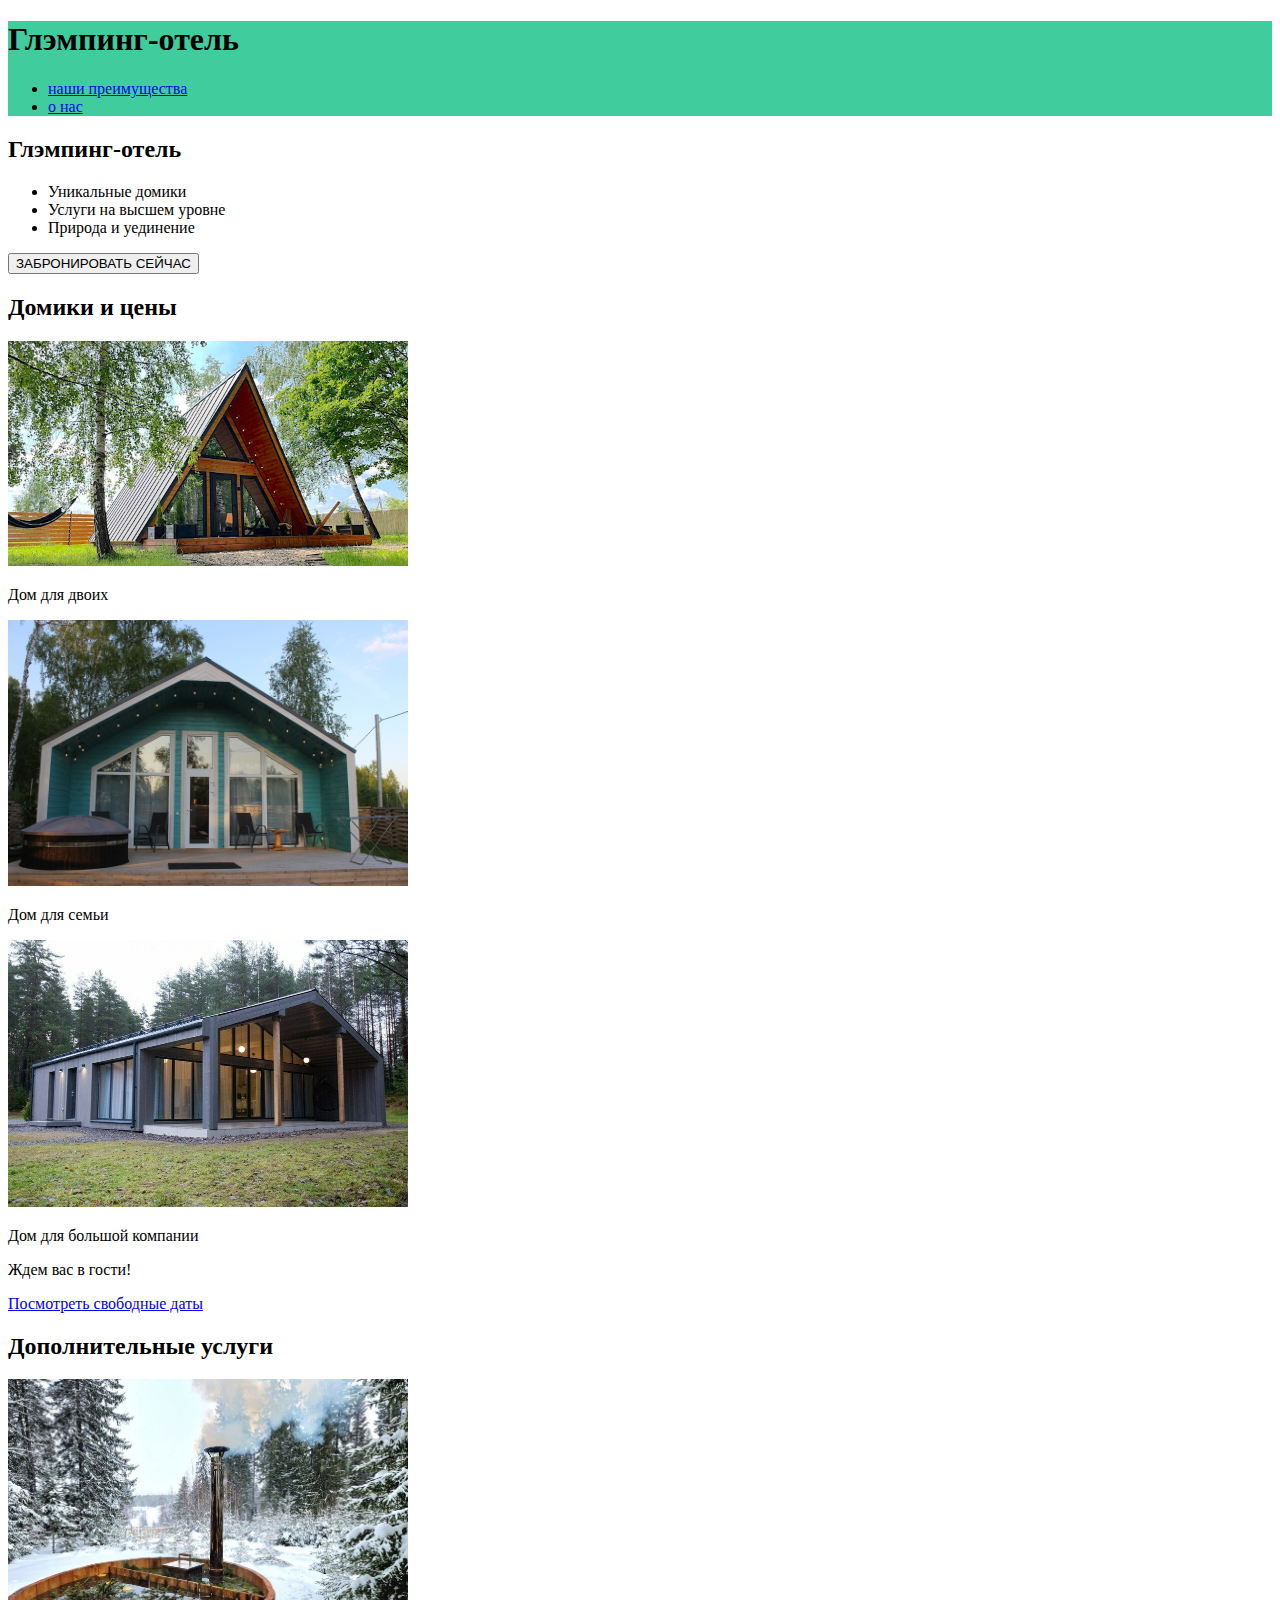
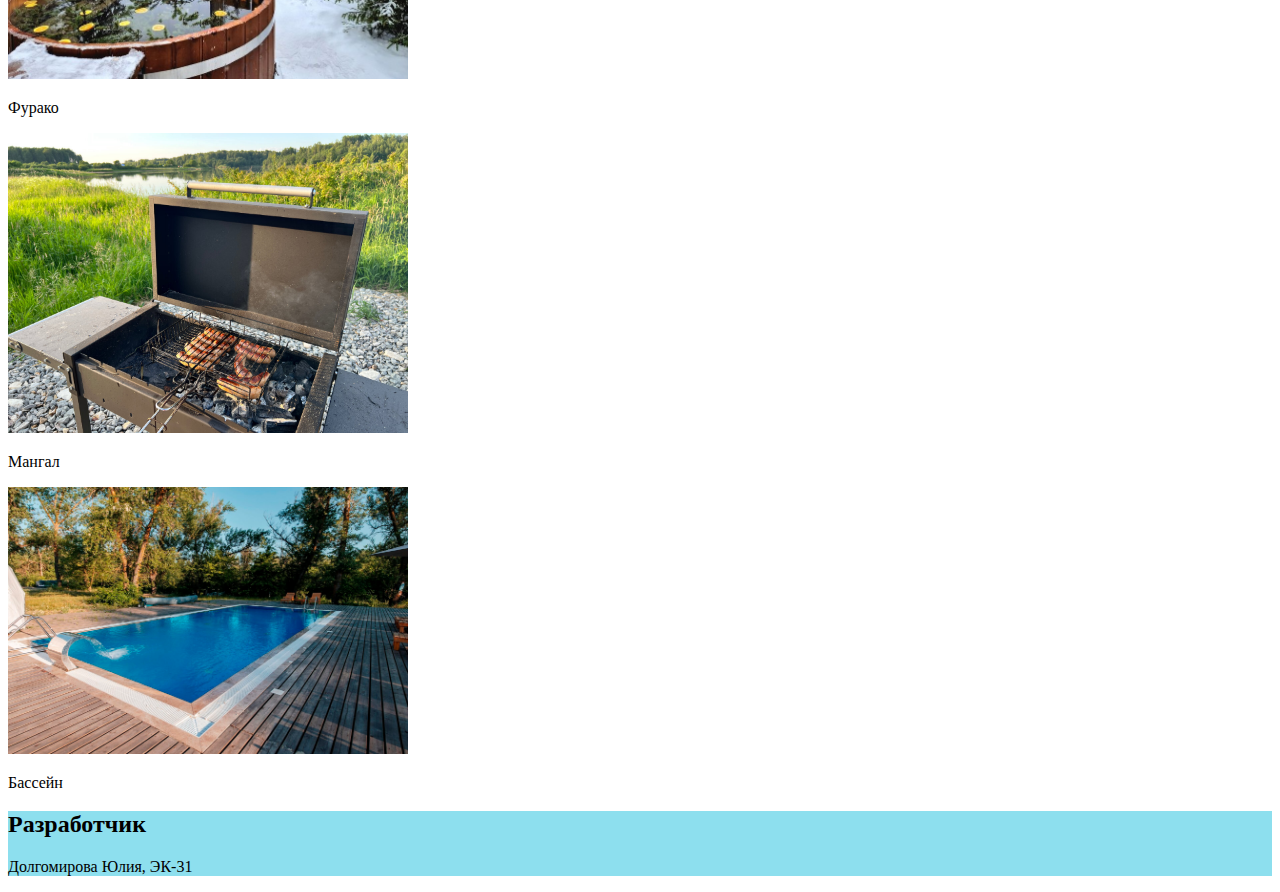
==== index.html @ 7cb72b06 "Add files via upload" ====
<!DOCTYPE html>
<html lang="en">
<head>
    <meta charset="UTF-8">
    <meta name="viewport" content="width=device-width, initial-scale=1.0">
    <title>Document</title>
    <link rel="stylesheet" href="styles/style.css">
</head>
<body>
    <header class="header">
        <h1 class="header__title">Глэмпинг-отель</h1>
        <nav class="header__navigation">
            <ul class="header__menu menu">    
                <li class="menu__item"><a class="menu__link" href="#">наши преимущества</a></li>
                <li class="menu__item"><a class="menu__link" href="#">о нас</a></li>
            </ul>
        </nav>
    </header>
    <main class="main">
        <section class="hotel">
            <h2 class="hotel__title">Глэмпинг-отель</h2>
            <ul class="hotel__list">
                <li class="hotel__item">Уникальные домики</li>
                <li class="hotel__item">Услуги на высшем уровне</li>
                <li class="hotel__item">Природа и уединение</li>
            </ul>
            <button class="hotel__button">ЗАБРОНИРОВАТЬ СЕЙЧАС</button>
        </section>

        <section class="house">
            <h2 class="house__title">Домики и цены</h2> 
            <div class="house__card">
                <img class="house__img" src="images/domdlyadvoih.jpg" alt="" width="400">
                <p class="house__price">Дом для двоих</p>
            </div>
            <div class="house__card">
                <img class="house__img" src="images/domdlyasem'i.jpg" alt="" width="400">
                <p class="house__price">Дом для семьи</p>
            </div>
            <div class="house__card">
                <img class="house__img" src="images/domdlyabolshoikompanii.jpeg" alt="" width="400">
                <p class="house__price">Дом для большой компании</p>
            </div>
            <p class="house__text">Ждем вас в гости!</p>
            <a class="house__link" href="#">Посмотреть свободные даты</a>
        </section>

        <section class="additional-services">
            <h2 class="additional-services__title">Дополнительные услуги</h2>
            <div class="additional-services__card"></div>
                <img class="additional-services__img" src="images/furaco.jpg" alt="фурако" width="400">
                <p class="additional-services__price">Фурако</p>
            </div>
            <div class="additional-services__card"></div>
                <img class="additional-services__img" src="images/mangal.jpg" alt="мангал" width="400">
                <p class="additional-services__price">Мангал</p>
            </div>
            <div class="additional-services__card">
                <img class="additional-services__img" src="images/bassein.jpg" alt="бассейн" width="400">
                <p class="additional-services__price">Бассейн</p>
            </div>
        </section>
    </main>
    <footer class="footer">
        <h2  class="footer__title">Разработчик</h2>
        <p  class="footer__text">Долгомирова Юлия, ЭК-31</p>
    </footer>
</body>
</html>
---- styles/style.css ----
.header{
    background-color: rgb(65, 204, 158);
    color:black;
}
.footer{
    background-color: rgb(141, 223, 238);
}
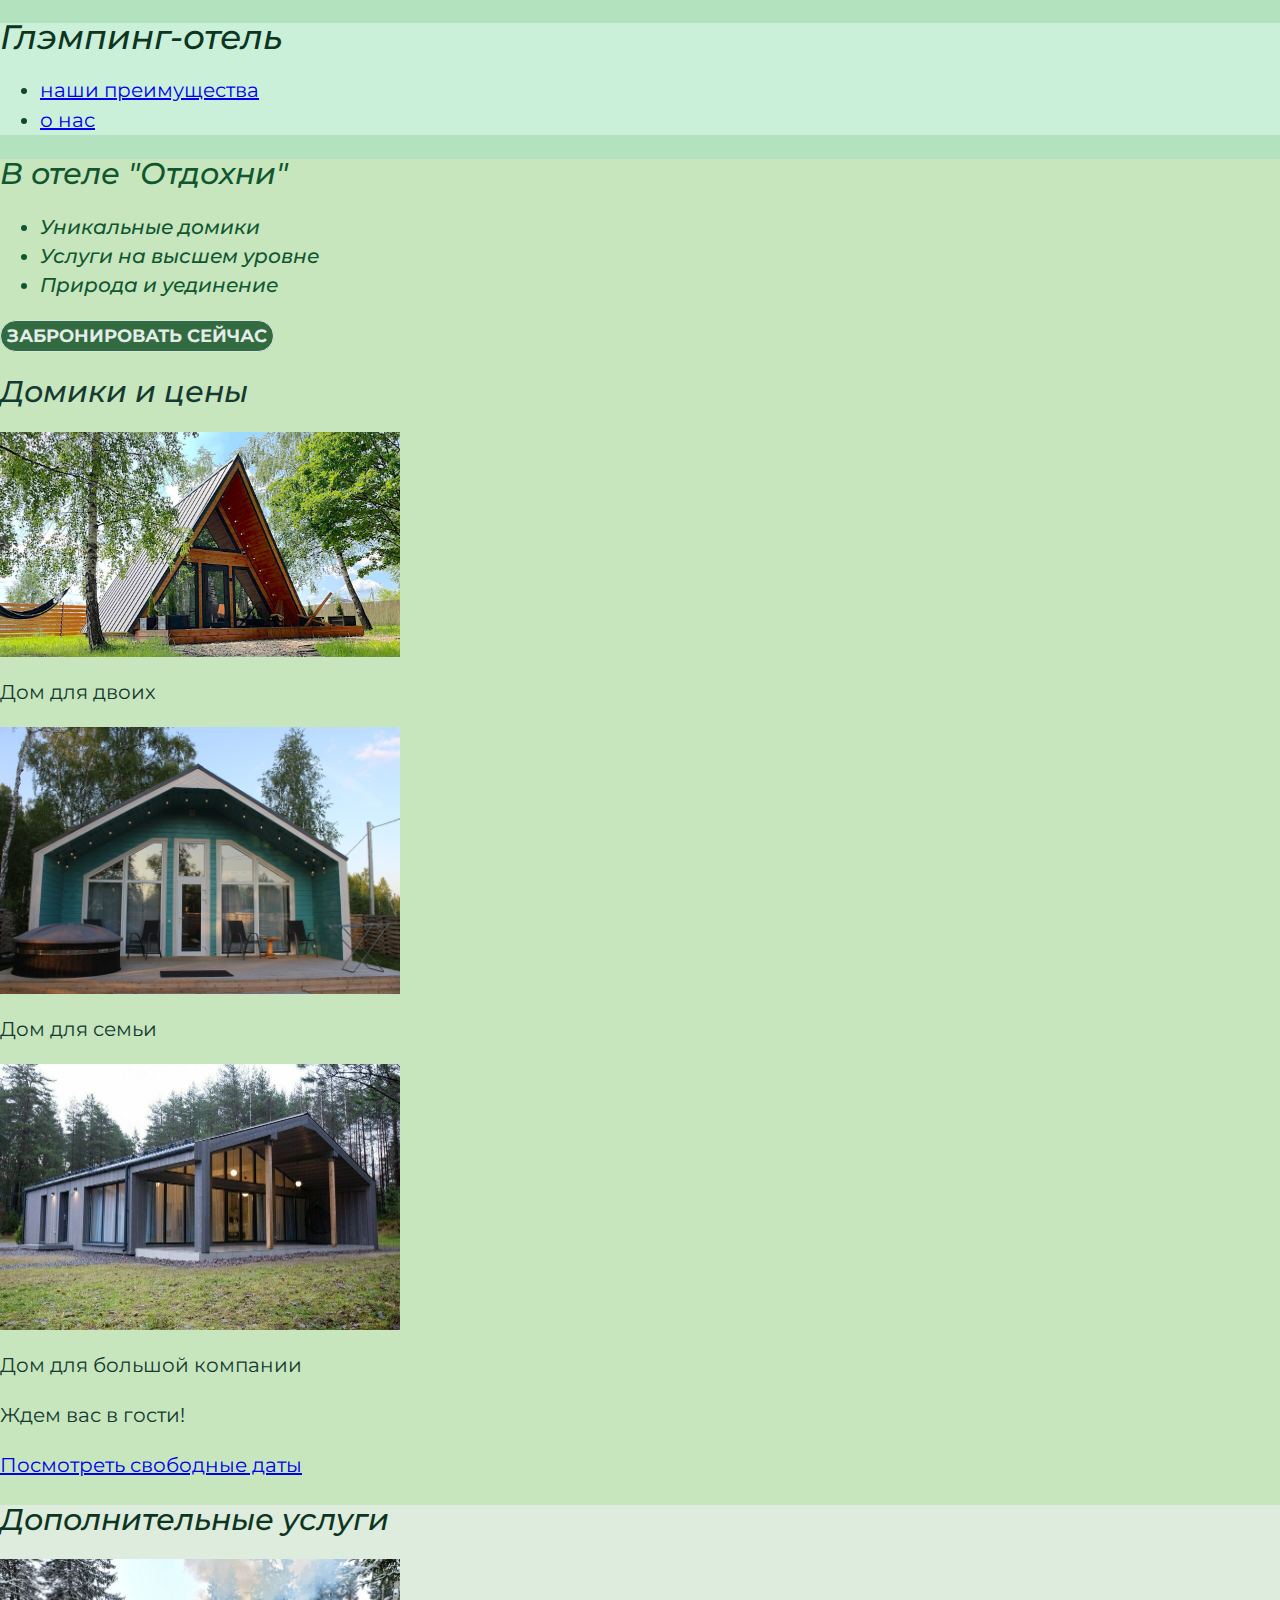
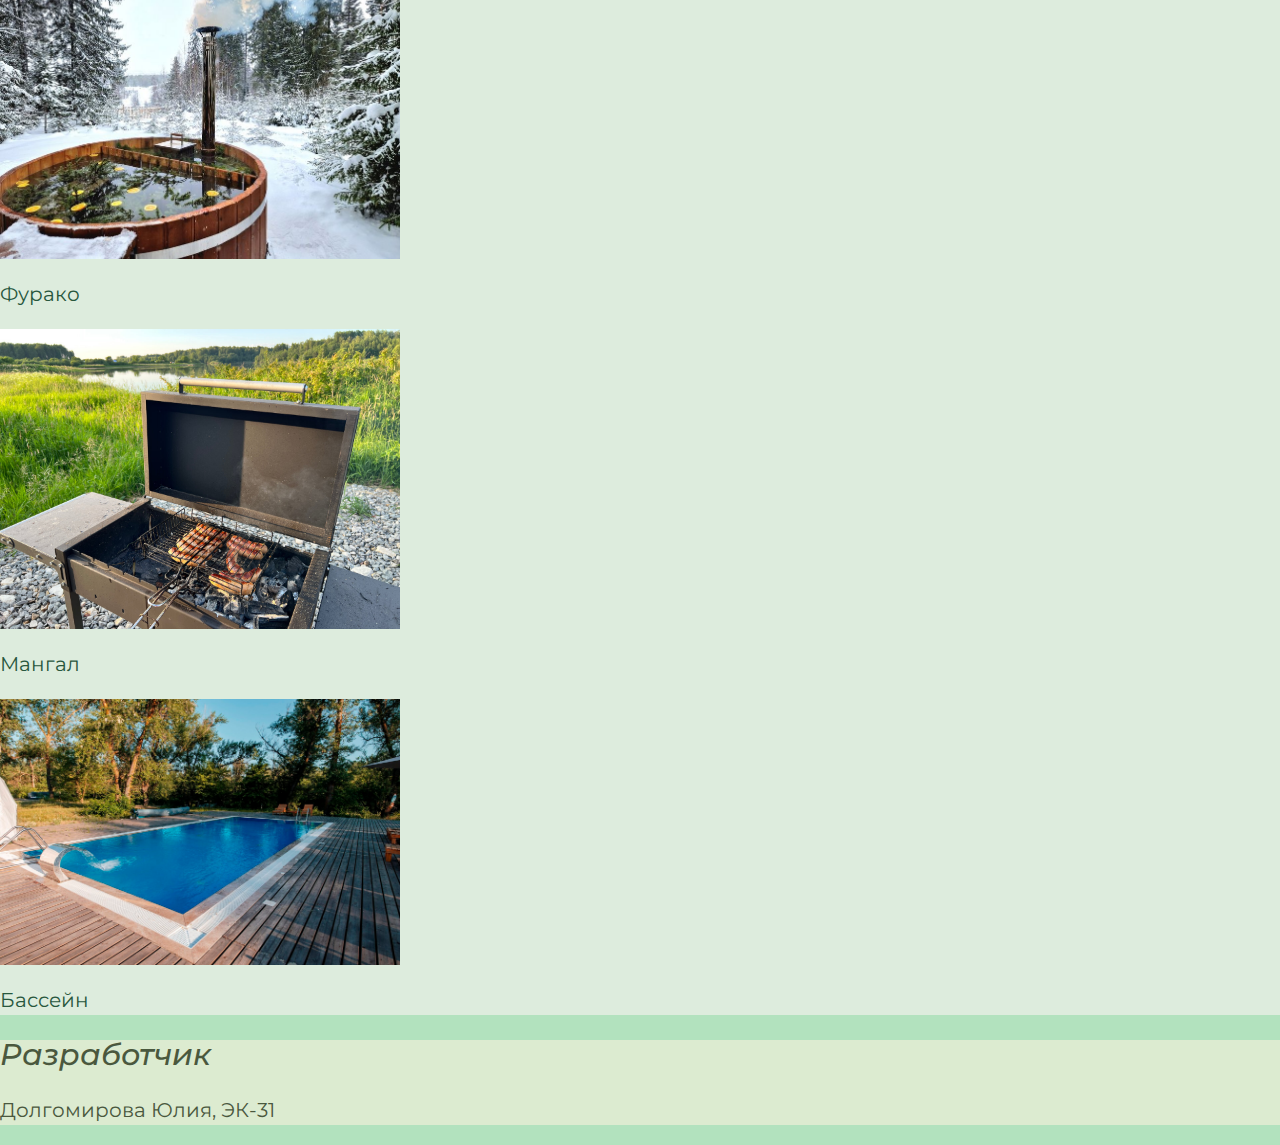
==== commit 1c2712c9: "Add files via upload" ====
--- a/index.html
+++ b/index.html
@@ -4,6 +4,7 @@
     <meta charset="UTF-8">
     <meta name="viewport" content="width=device-width, initial-scale=1.0">
     <title>Document</title>
+    <link rel="stylesheet" href="styles/normalize.css">
     <link rel="stylesheet" href="styles/style.css">
 </head>
 <body>
@@ -18,7 +19,7 @@
     </header>
     <main class="main">
         <section class="hotel">
-            <h2 class="hotel__title">Глэмпинг-отель</h2>
+            <h2 class="hotel__title"> В отеле "Отдохни"</h2>
             <ul class="hotel__list">
                 <li class="hotel__item">Уникальные домики</li>
                 <li class="hotel__item">Услуги на высшем уровне</li>
--- a/styles/style.css
+++ b/styles/style.css
@@ -1,7 +1,11 @@
-.header{
-    background-color: rgb(65, 204, 158);
-    color:black;
-}
-.footer{
-    background-color: rgb(141, 223, 238);
-}+/* Подключение шрифтов */
+@import "fonts.css";
+/* Подключение основных стилей */
+@import "base.css";
+/* Подключение стилей относящихся к header */
+@import "header.css";
+/* Подключение стилей относящихся к footer */
+@import "footer.css";
+/* Подключение стилей относящихся к main */
+@import "main.css";
+@import "typography.css";
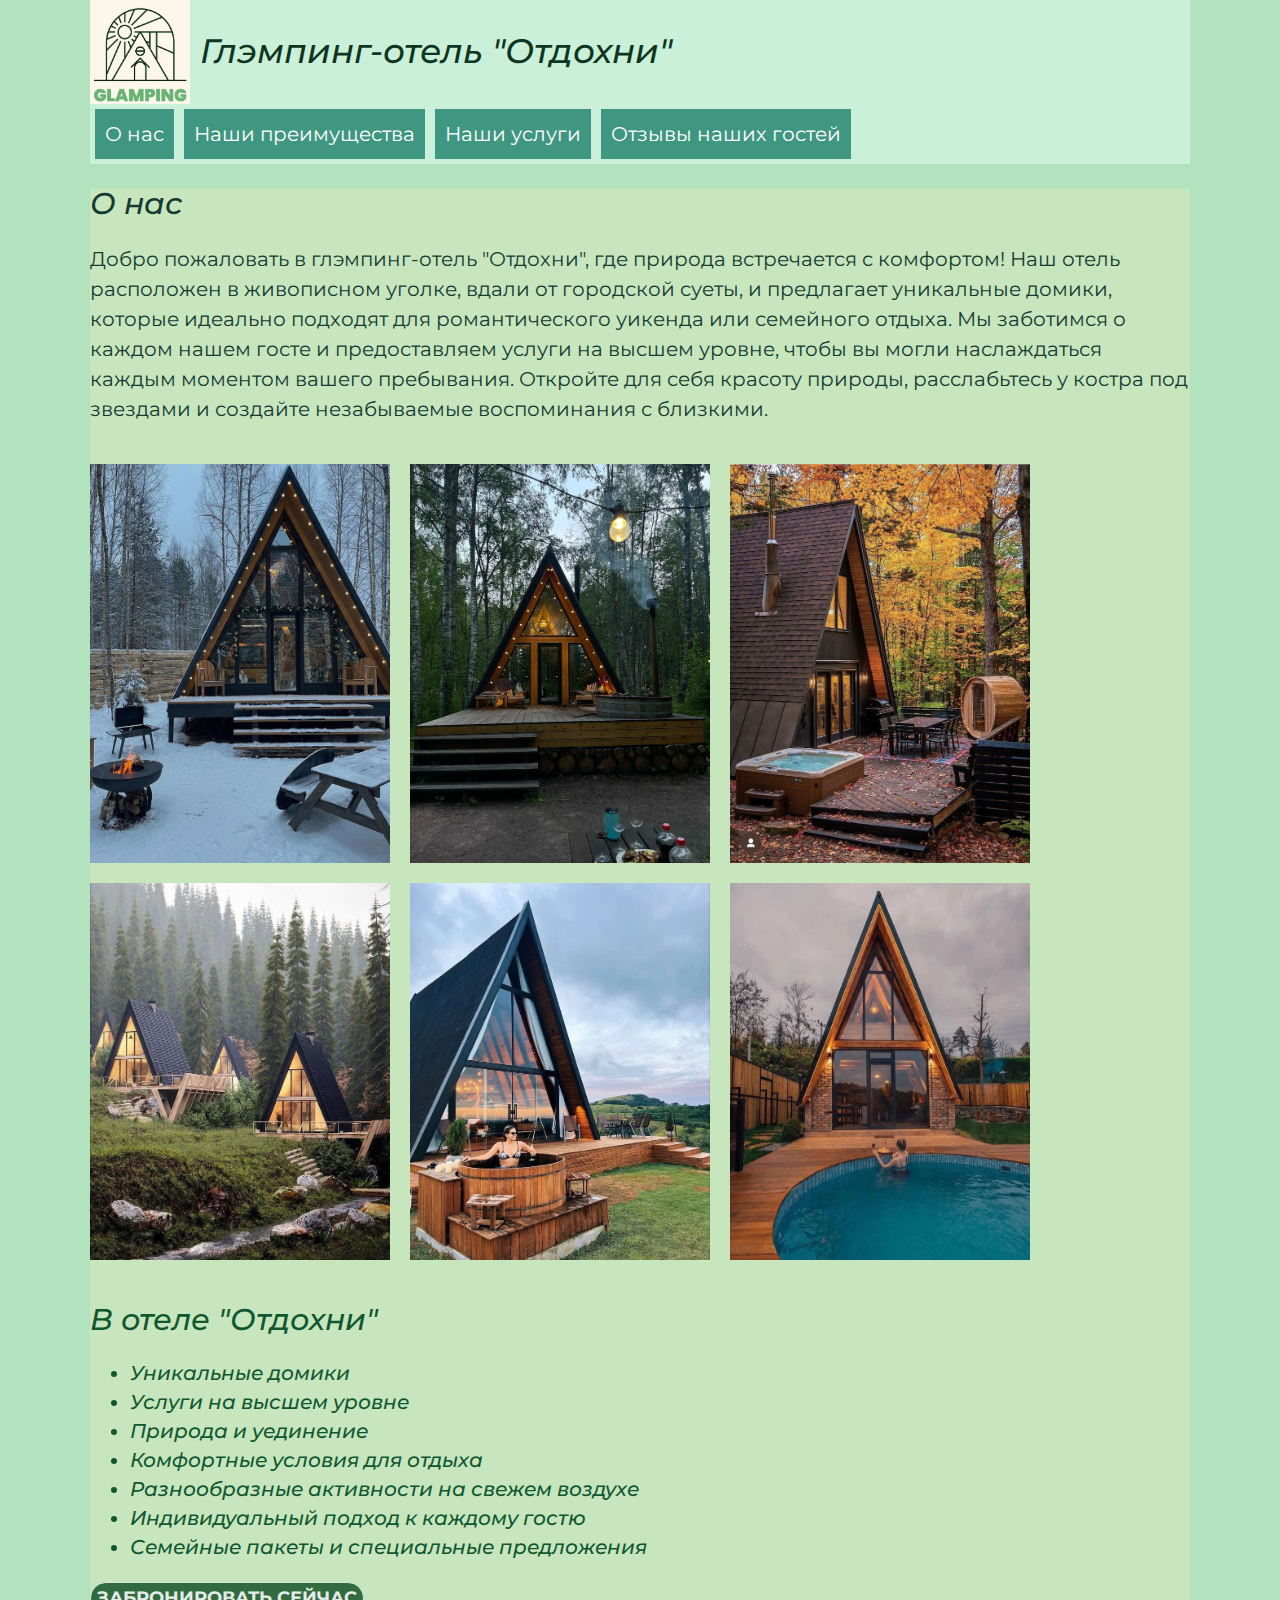
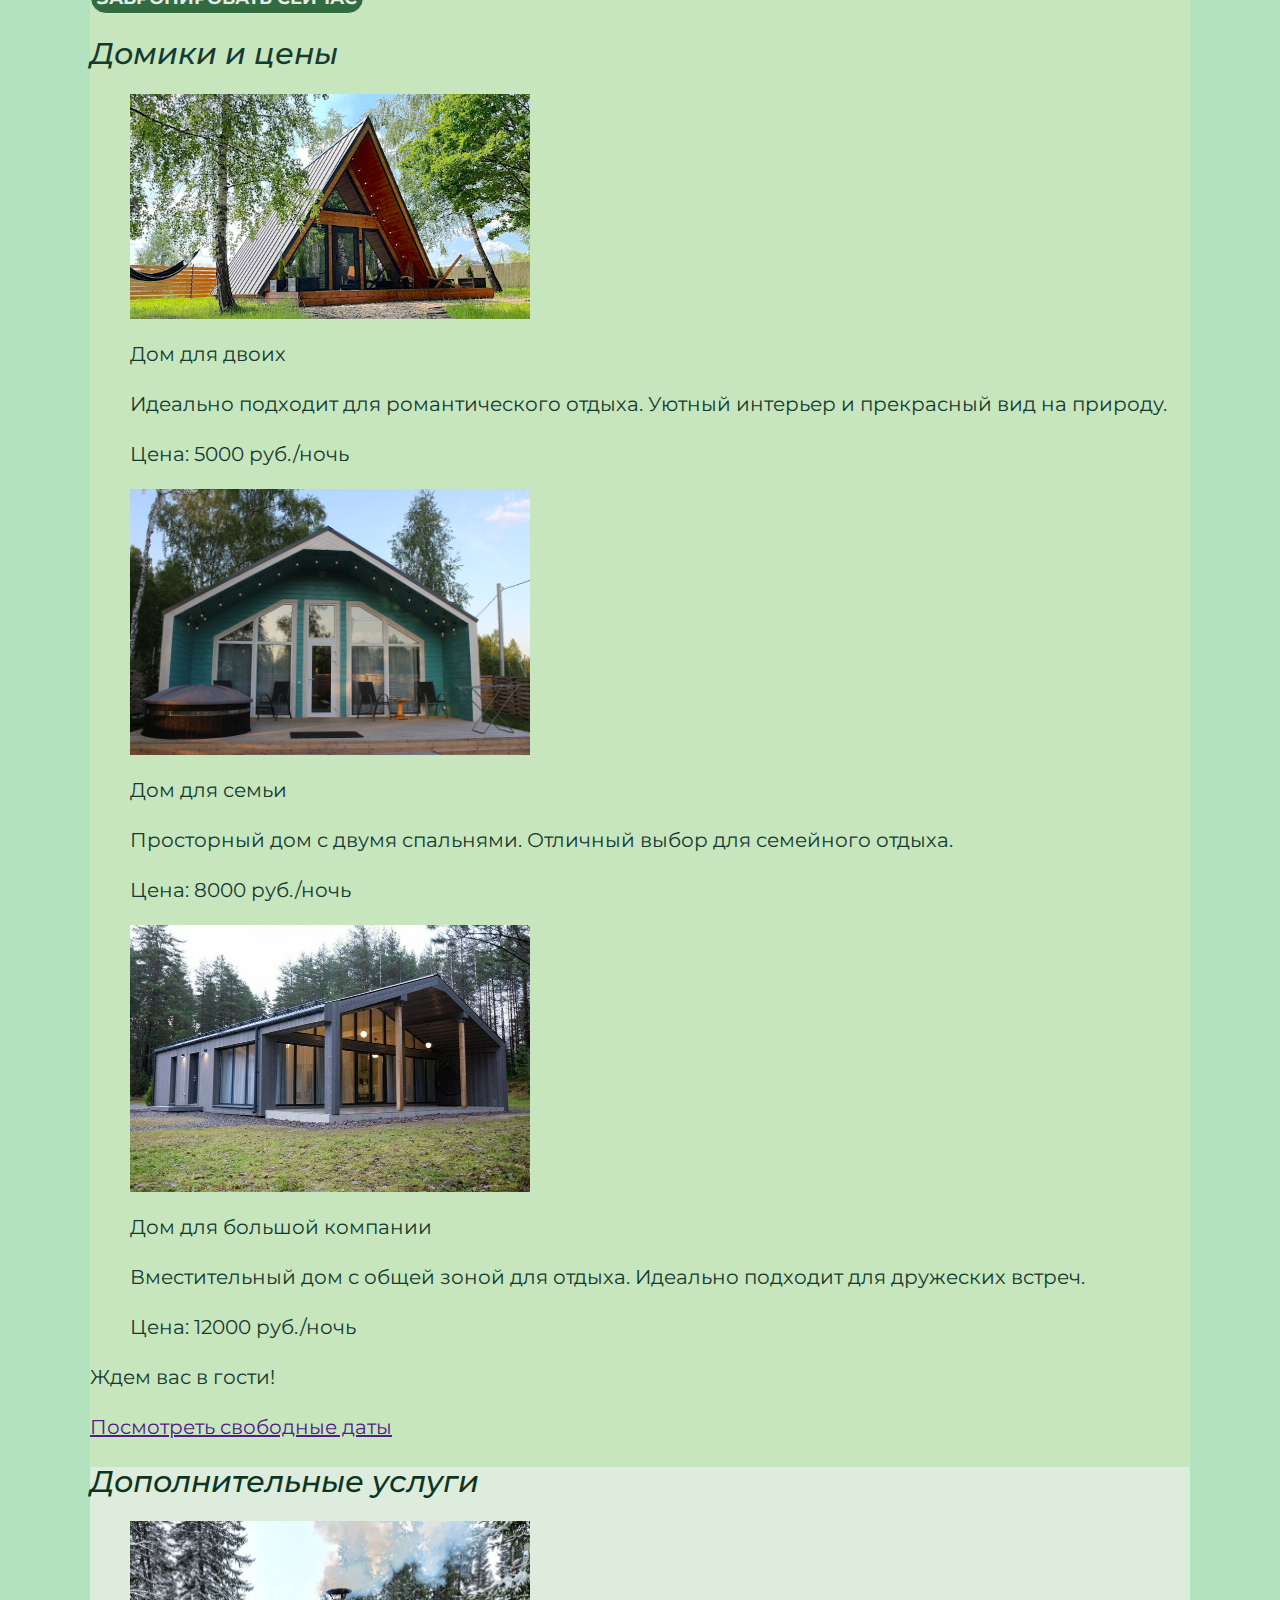
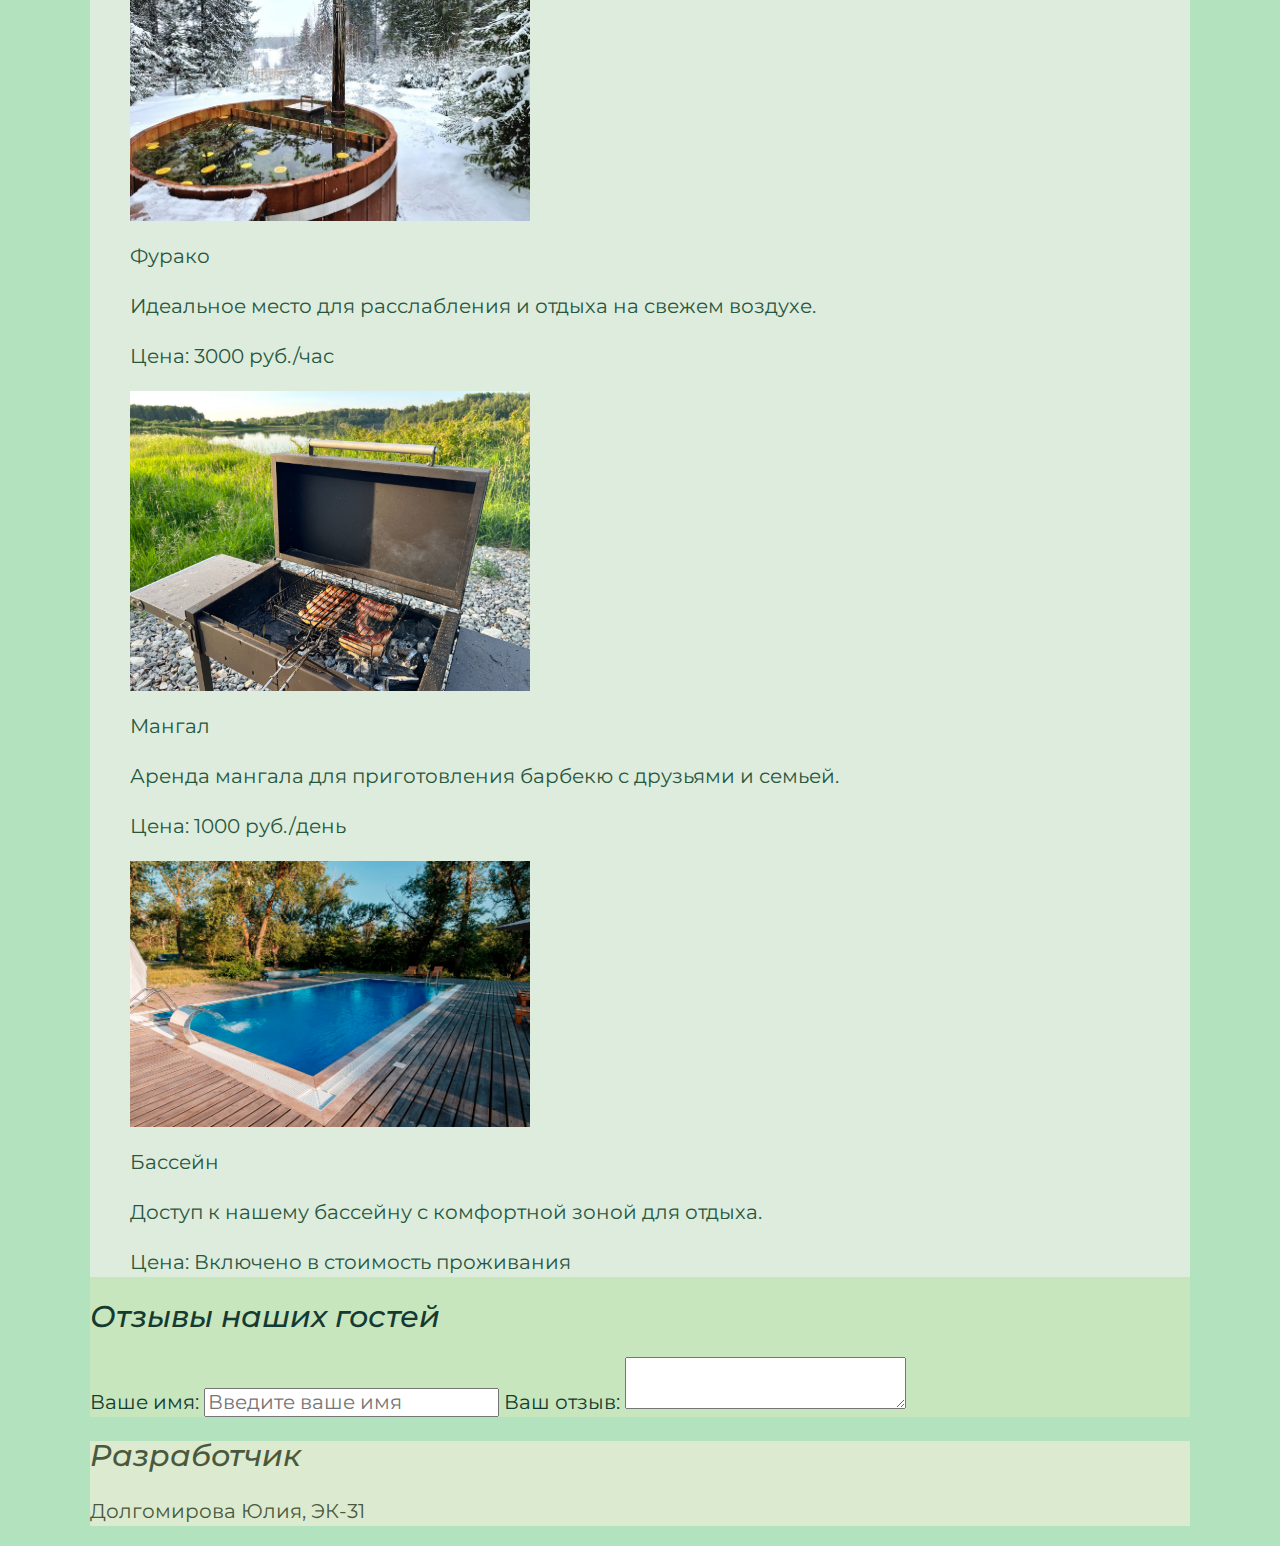
==== commit 7de75b90: "Add files via upload" ====
--- a/index.html
+++ b/index.html
@@ -8,63 +8,116 @@
     <link rel="stylesheet" href="styles/style.css">
 </head>
 <body>
-    <header class="header">
-        <h1 class="header__title">Глэмпинг-отель</h1>
+    <header class="header container">
+        <a class=" header__logo-wrap" href="index.html">
+        <img class="header__logo" src="images/glamping-logo.PNG" alt="" width="100">
+        <h1 class="header__title">Глэмпинг-отель "Отдохни"</h1>
+    </a>
         <nav class="header__navigation">
-            <ul class="header__menu menu">    
-                <li class="menu__item"><a class="menu__link" href="#">наши преимущества</a></li>
-                <li class="menu__item"><a class="menu__link" href="#">о нас</a></li>
+            <ul class="header__menu menu"> 
+                <li class="menu__item"><a class="menu__link" href="#about">О нас</a></li>   
+                <li class="menu__item"><a class="menu__link" href="#hotel">Наши преимущества</a></li>
+                <li class="menu__item"><a class="menu__link" href="#house">Наши услуги</a></li>
+                <li class="menu__item"><a class="menu__link" href="#reviews">Отзывы наших гостей</a></li>
             </ul>
         </nav>
     </header>
-    <main class="main">
-        <section class="hotel">
+    <main class="main container">
+        <section id="about" class="about">
+            <h2 class="about__title">О нас</h2>
+            <p class="about__description">
+                Добро пожаловать в глэмпинг-отель "Отдохни", где природа встречается с комфортом! 
+                Наш отель расположен в живописном уголке, вдали от городской суеты, и предлагает уникальные домики, 
+                которые идеально подходят для романтического уикенда или семейного отдыха. 
+                Мы заботимся о каждом нашем госте и предоставляем услуги на высшем уровне, чтобы вы могли наслаждаться 
+                каждым моментом вашего пребывания. 
+                Откройте для себя красоту природы, расслабьтесь у костра под звездами и создайте незабываемые воспоминания с близкими.
+            </p>
+            <div class="about__gallery">
+                <img src="images/onas1.jpg" alt="" width="300">
+                <img src="images/onas2.jpg" alt="" width="300">
+                <img src="images/onas3.jpg" alt="" width="300">
+                <img src="images/onas4.jpg" alt="" width="300">
+                <img src="images/onas5.jpg" alt="" width="300">
+                <img src="images/onas6.jpg" alt="" width="300">
+            </div>
+        </section>
+        <section id="hotel" class="hotel">
             <h2 class="hotel__title"> В отеле "Отдохни"</h2>
             <ul class="hotel__list">
                 <li class="hotel__item">Уникальные домики</li>
                 <li class="hotel__item">Услуги на высшем уровне</li>
                 <li class="hotel__item">Природа и уединение</li>
+                <li class="hotel__item">Комфортные условия для отдыха</li>
+                <li class="hotel__item">Разнообразные активности на свежем воздухе</li>
+                <li class="hotel__item">Индивидуальный подход к каждому гостю</li>
+                <li class="hotel__item">Семейные пакеты и специальные предложения</li>
             </ul>
             <button class="hotel__button">ЗАБРОНИРОВАТЬ СЕЙЧАС</button>
         </section>
 
-        <section class="house">
+        <section id="house" class="house">
             <h2 class="house__title">Домики и цены</h2> 
+            <ul class="cards">
             <div class="house__card">
                 <img class="house__img" src="images/domdlyadvoih.jpg" alt="" width="400">
-                <p class="house__price">Дом для двоих</p>
+                <p class="house__name">Дом для двоих</p>
+                <p class='house__description'>Идеально подходит для романтического отдыха. Уютный интерьер и прекрасный вид на природу.</p>
+                <p class='house__price-value'>Цена: 5000 руб./ночь</p>
             </div>
             <div class="house__card">
                 <img class="house__img" src="images/domdlyasem'i.jpg" alt="" width="400">
-                <p class="house__price">Дом для семьи</p>
+                <p class="house__name">Дом для семьи</p>
+                <p class='house__description'>Просторный дом с двумя спальнями. Отличный выбор для семейного отдыха.</p>
+                <p class='house__price-value'>Цена: 8000 руб./ночь</p>
             </div>
             <div class="house__card">
                 <img class="house__img" src="images/domdlyabolshoikompanii.jpeg" alt="" width="400">
-                <p class="house__price">Дом для большой компании</p>
+                <p class="house__name">Дом для большой компании</p>
+                <p class='house__description'>Вместительный дом с общей зоной для отдыха. Идеально подходит для дружеских встреч.</p>
+                <p class='house__price-value'>Цена: 12000 руб./ночь</p>
             </div>
+        </ul>
             <p class="house__text">Ждем вас в гости!</p>
-            <a class="house__link" href="#">Посмотреть свободные даты</a>
+            <a class='house __link' href="">Посмотреть свободные даты</a> 
         </section>
 
         <section class="additional-services">
             <h2 class="additional-services__title">Дополнительные услуги</h2>
-            <div class="additional-services__card"></div>
+            <ul class="cards">
+            <div class="additional-services__card">
                 <img class="additional-services__img" src="images/furaco.jpg" alt="фурако" width="400">
-                <p class="additional-services__price">Фурако</p>
+                <p class="additional-services__name">Фурако</p>
+                <p class="additional-services__description">Идеальное место для расслабления и отдыха на свежем воздухе.</p>
+                <p class="additional-services__price">Цена: 3000 руб./час</p>
             </div>
-            <div class="additional-services__card"></div>
+            <div class="additional-services__card">
                 <img class="additional-services__img" src="images/mangal.jpg" alt="мангал" width="400">
-                <p class="additional-services__price">Мангал</p>
+                <p class="additional-services__name">Мангал</p>
+                <p class="additional-services__description">Аренда мангала для приготовления барбекю с друзьями и семьей.</p>
+                <p class="additional-services__price">Цена: 1000 руб./день</p>
             </div>
             <div class="additional-services__card">
                 <img class="additional-services__img" src="images/bassein.jpg" alt="бассейн" width="400">
-                <p class="additional-services__price">Бассейн</p>
+                <p class="additional-services__name">Бассейн</p>
+                <p class="additional-services__description">Доступ к нашему бассейну с комфортной зоной для отдыха.</p>
+                <p class="additional-services__price">Цена: Включено в стоимость проживания</p>
             </div>
+        </ul>
         </section>
+        <section id="reviews" class="reviews">
+            <h2 class="reviews__title">Отзывы наших гостей</h2>
+            <form action="#" method="#" class="reviews__form">
+                <label for="name" class="reviews__label">Ваше имя:</label>
+                <input type="text" id="name" name="name" required placeholder="Введите ваше имя">
+
+                <label for "review" class "reviews__label">Ваш отзыв:</label>
+                <textarea id "review" name "review" required placeholder "Введите ваш отзыв"></textarea>
     </main>
-    <footer class="footer">
+    <footer class="footer container">
         <h2  class="footer__title">Разработчик</h2>
         <p  class="footer__text">Долгомирова Юлия, ЭК-31</p>
     </footer>
 </body>
-</html>+</html>
+
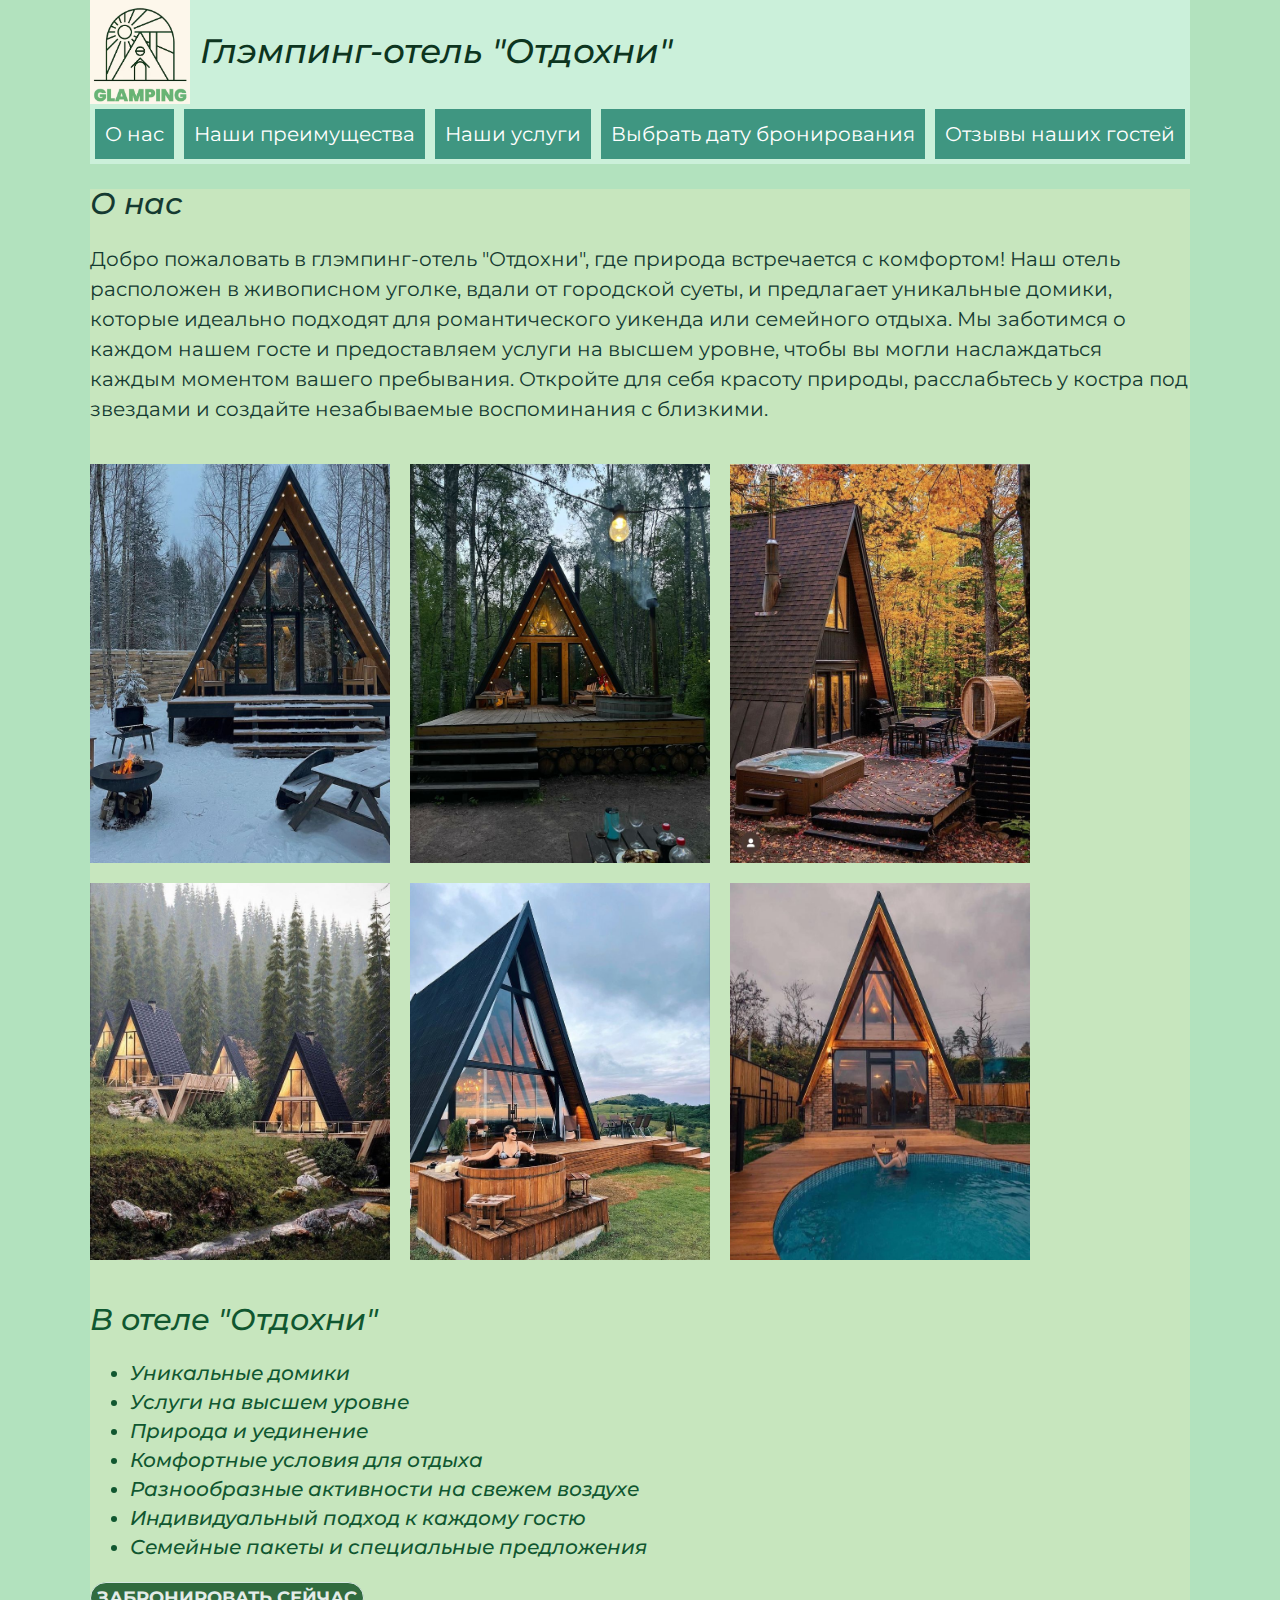
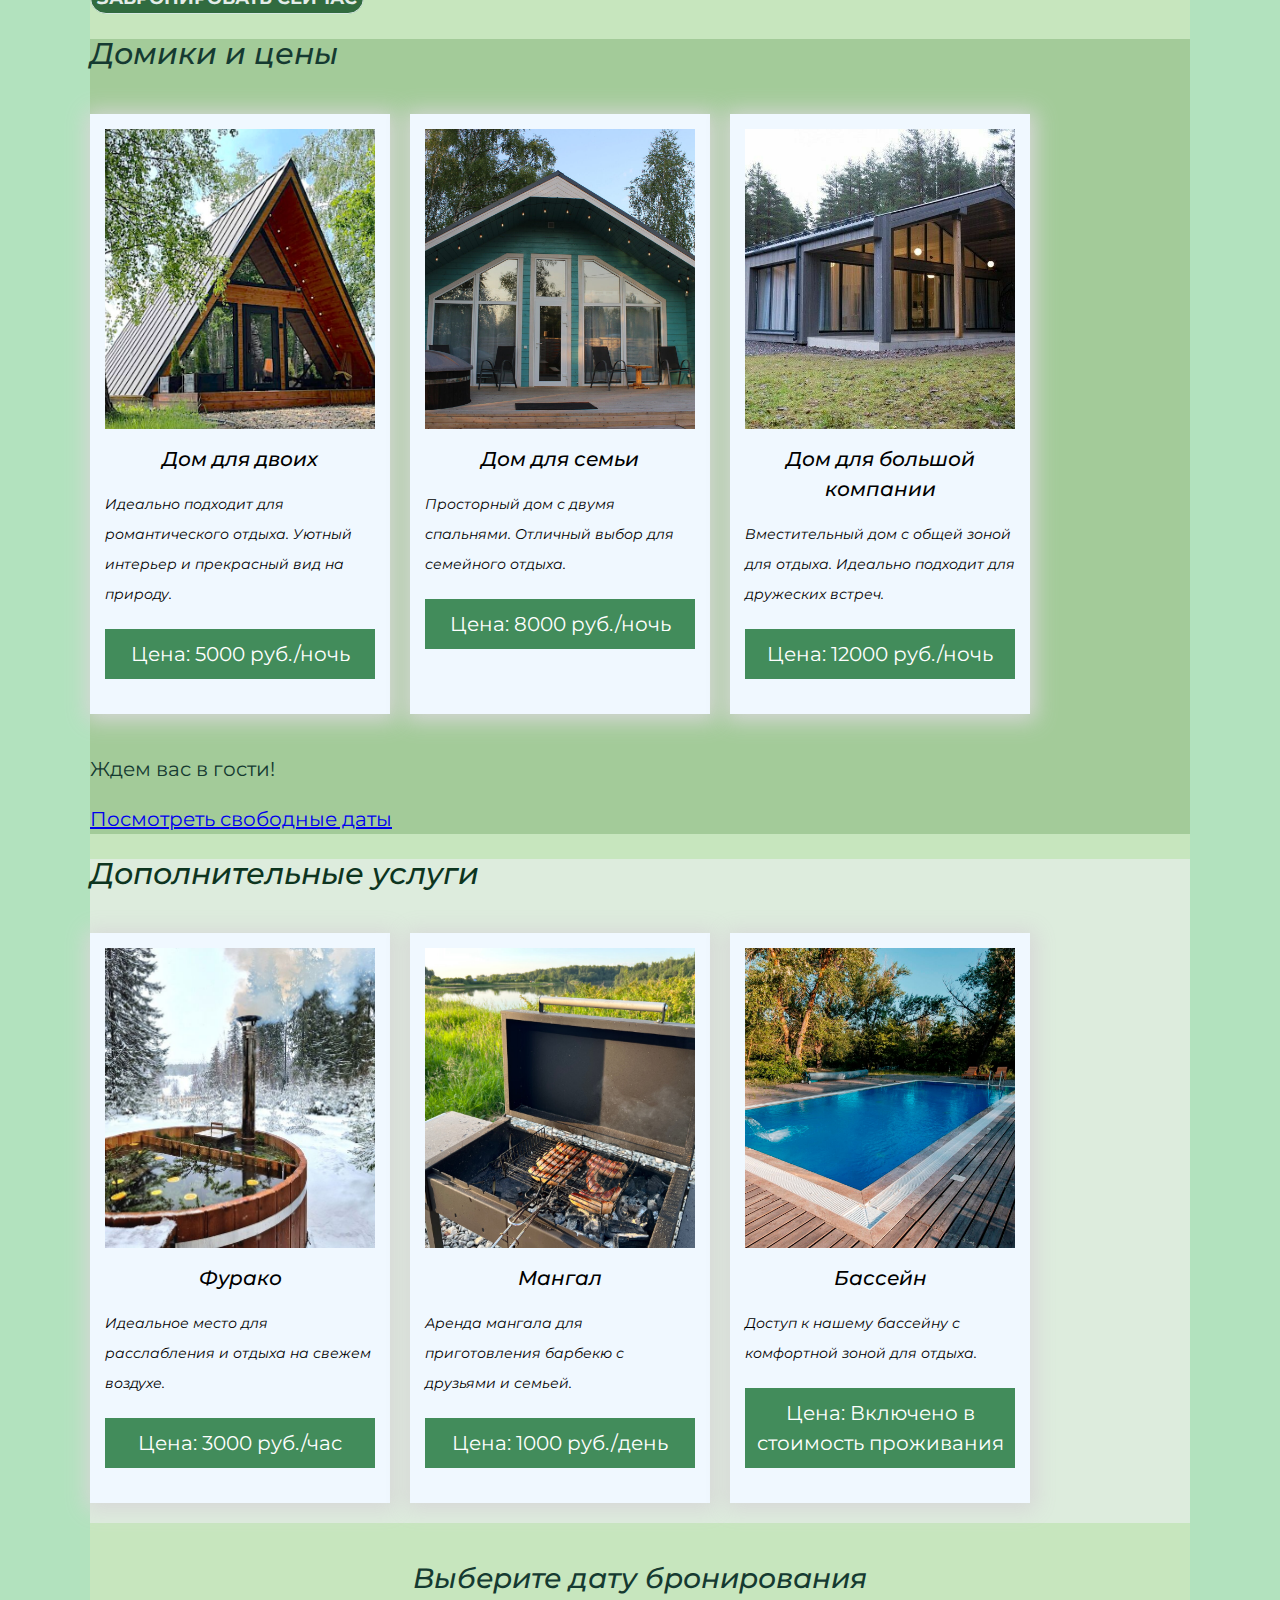
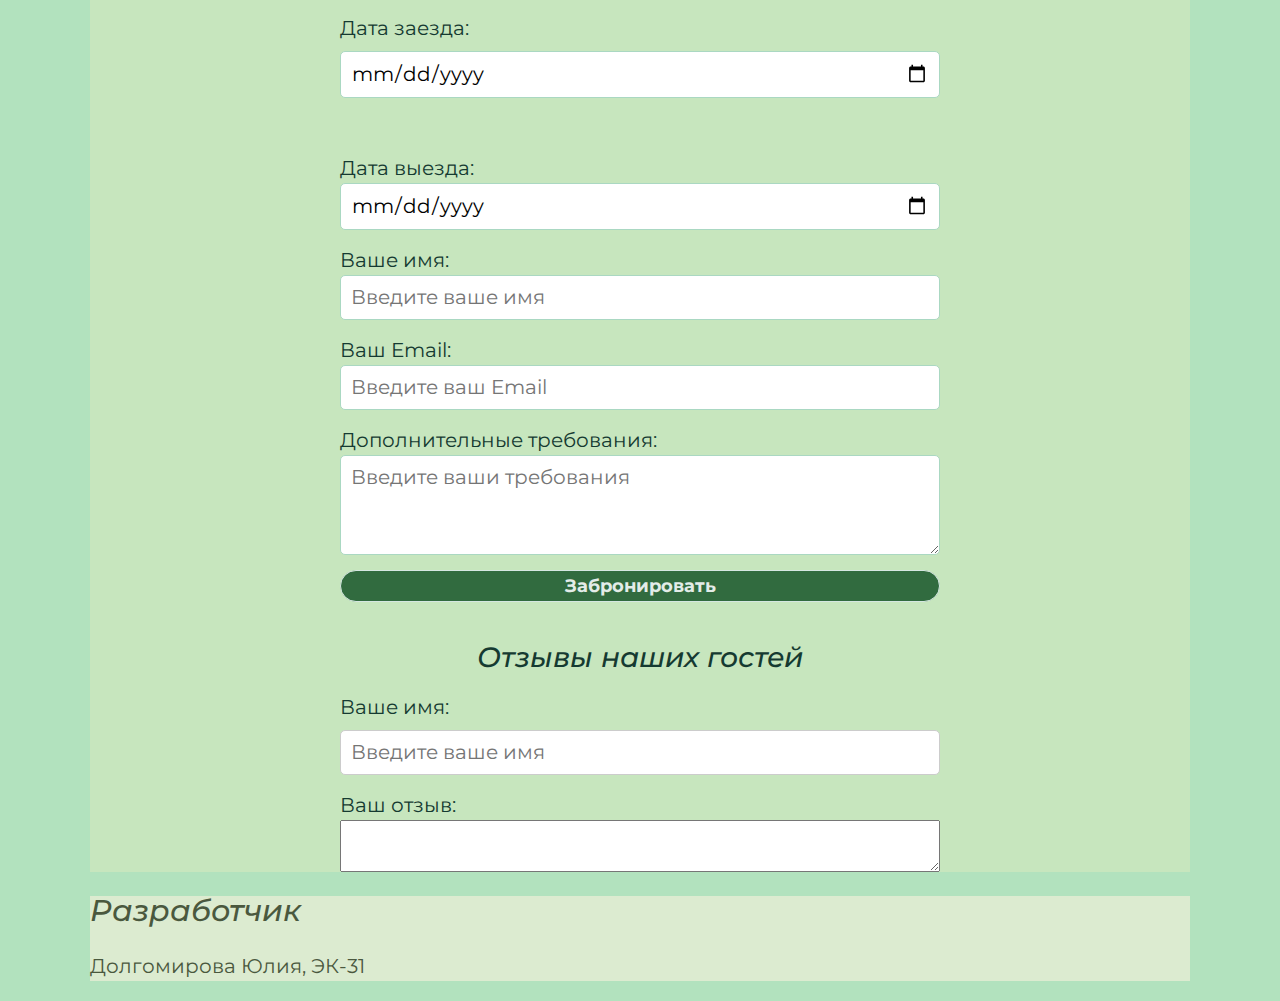
==== commit e08a301a: "Add files via upload" ====
--- a/index.html
+++ b/index.html
@@ -18,6 +18,7 @@
                 <li class="menu__item"><a class="menu__link" href="#about">О нас</a></li>   
                 <li class="menu__item"><a class="menu__link" href="#hotel">Наши преимущества</a></li>
                 <li class="menu__item"><a class="menu__link" href="#house">Наши услуги</a></li>
+                <li class="menu__item"><a class="menu__link" href="#booking">Выбрать дату бронирования</a></li>
                 <li class="menu__item"><a class="menu__link" href="#reviews">Отзывы наших гостей</a></li>
             </ul>
         </nav>
@@ -79,7 +80,7 @@
             </div>
         </ul>
             <p class="house__text">Ждем вас в гости!</p>
-            <a class='house __link' href="">Посмотреть свободные даты</a> 
+            <a class='house__link' href="#booking">Посмотреть свободные даты</a> 
         </section>
 
         <section class="additional-services">
@@ -105,13 +106,31 @@
             </div>
         </ul>
         </section>
-        <section id="reviews" class="reviews">
+        <section id="booking" class="booking">
+            <h2 class="booking__title">Выберите дату бронирования</h2>
+            <!-- Booking Form -->
+            <form action="#" method="#" class="booking__form">
+                <label for="check-in-date" class ="booking__label">Дата заезда:</label>
+                 <input type ="date" id ="check-in-date" name ="check-in-date" required>
+                 <label for ="check-out-date" class ="booking _label">Дата выезда:</label> 
+                 <input type ="date" id ="check-out-date" name ="check-out-date" required>
+                 <label for ="guest-name"class ="booking_label">Ваше имя:</label> 
+                 <input type ="text"id ="guest-name"name ="guest-name"required placeholder ="Введите ваше имя">
+                 <label for ="email"class ="booking_label">Ваш Email:</label> 
+                 <input type ="email"id ="email"name ="email"required placeholder ="Введите ваш Email">
+                 <label for ="requirements"class ="booking_label">Дополнительные требования:</label> 
+                 <textarea id ="requirements"name ="requirements"placeholder ="Введите ваши требования"></textarea>
+                 <button type ="submit"class ="booking_button">Забронировать</button> 
+             </form>  
+          </section>
+
+          <section id="reviews" class="reviews">
             <h2 class="reviews__title">Отзывы наших гостей</h2>
             <form action="#" method="#" class="reviews__form">
                 <label for="name" class="reviews__label">Ваше имя:</label>
                 <input type="text" id="name" name="name" required placeholder="Введите ваше имя">
 
-                <label for "review" class "reviews__label">Ваш отзыв:</label>
+                <label for "review" class "reviews__label" >Ваш отзыв:</label>
                 <textarea id "review" name "review" required placeholder "Введите ваш отзыв"></textarea>
     </main>
     <footer class="footer container">
--- a/styles/style.css
+++ b/styles/style.css
@@ -9,3 +9,9 @@
 /* Подключение стилей относящихся к main */
 @import "main.css";
 @import "typography.css";
+@import "booking.css";
+@import "cards.css";
+@import "normalise.css";
+@import "review.css";
+@import "animation.css";
+@import "adaptability.css";
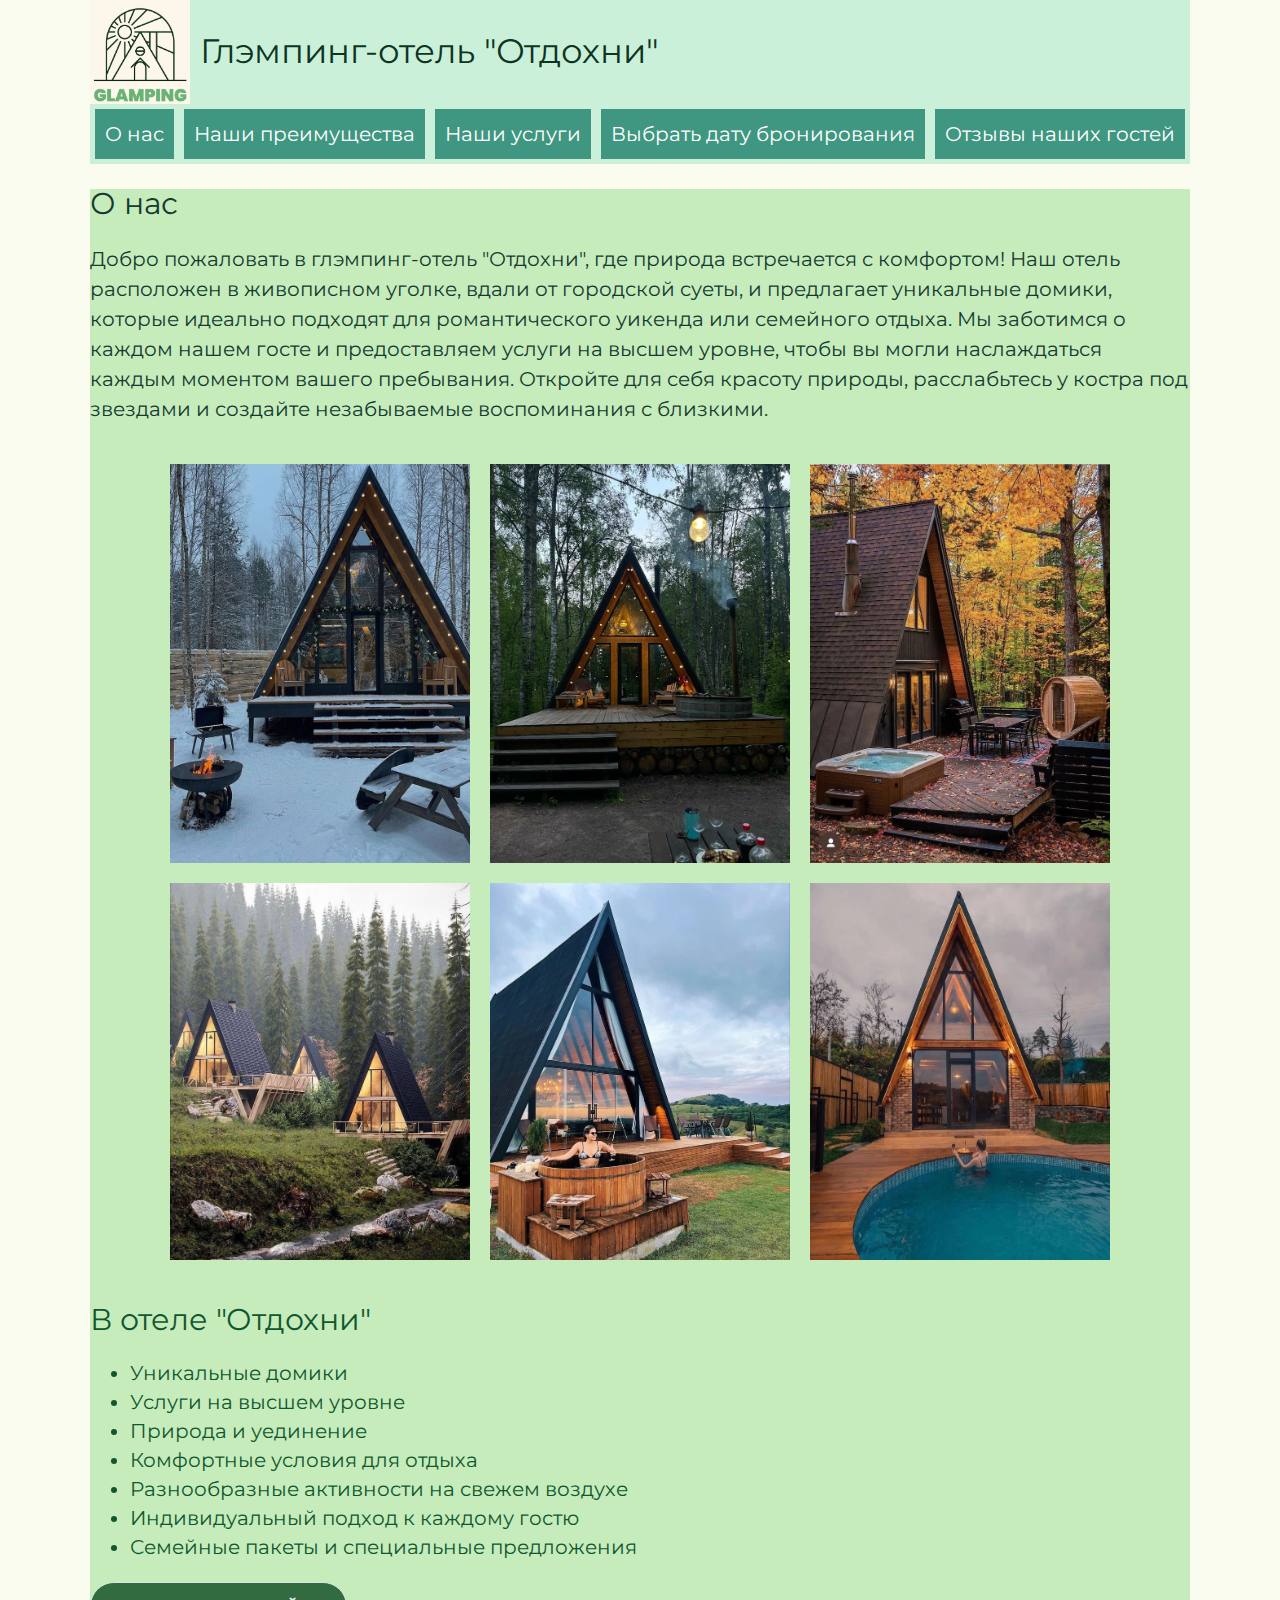
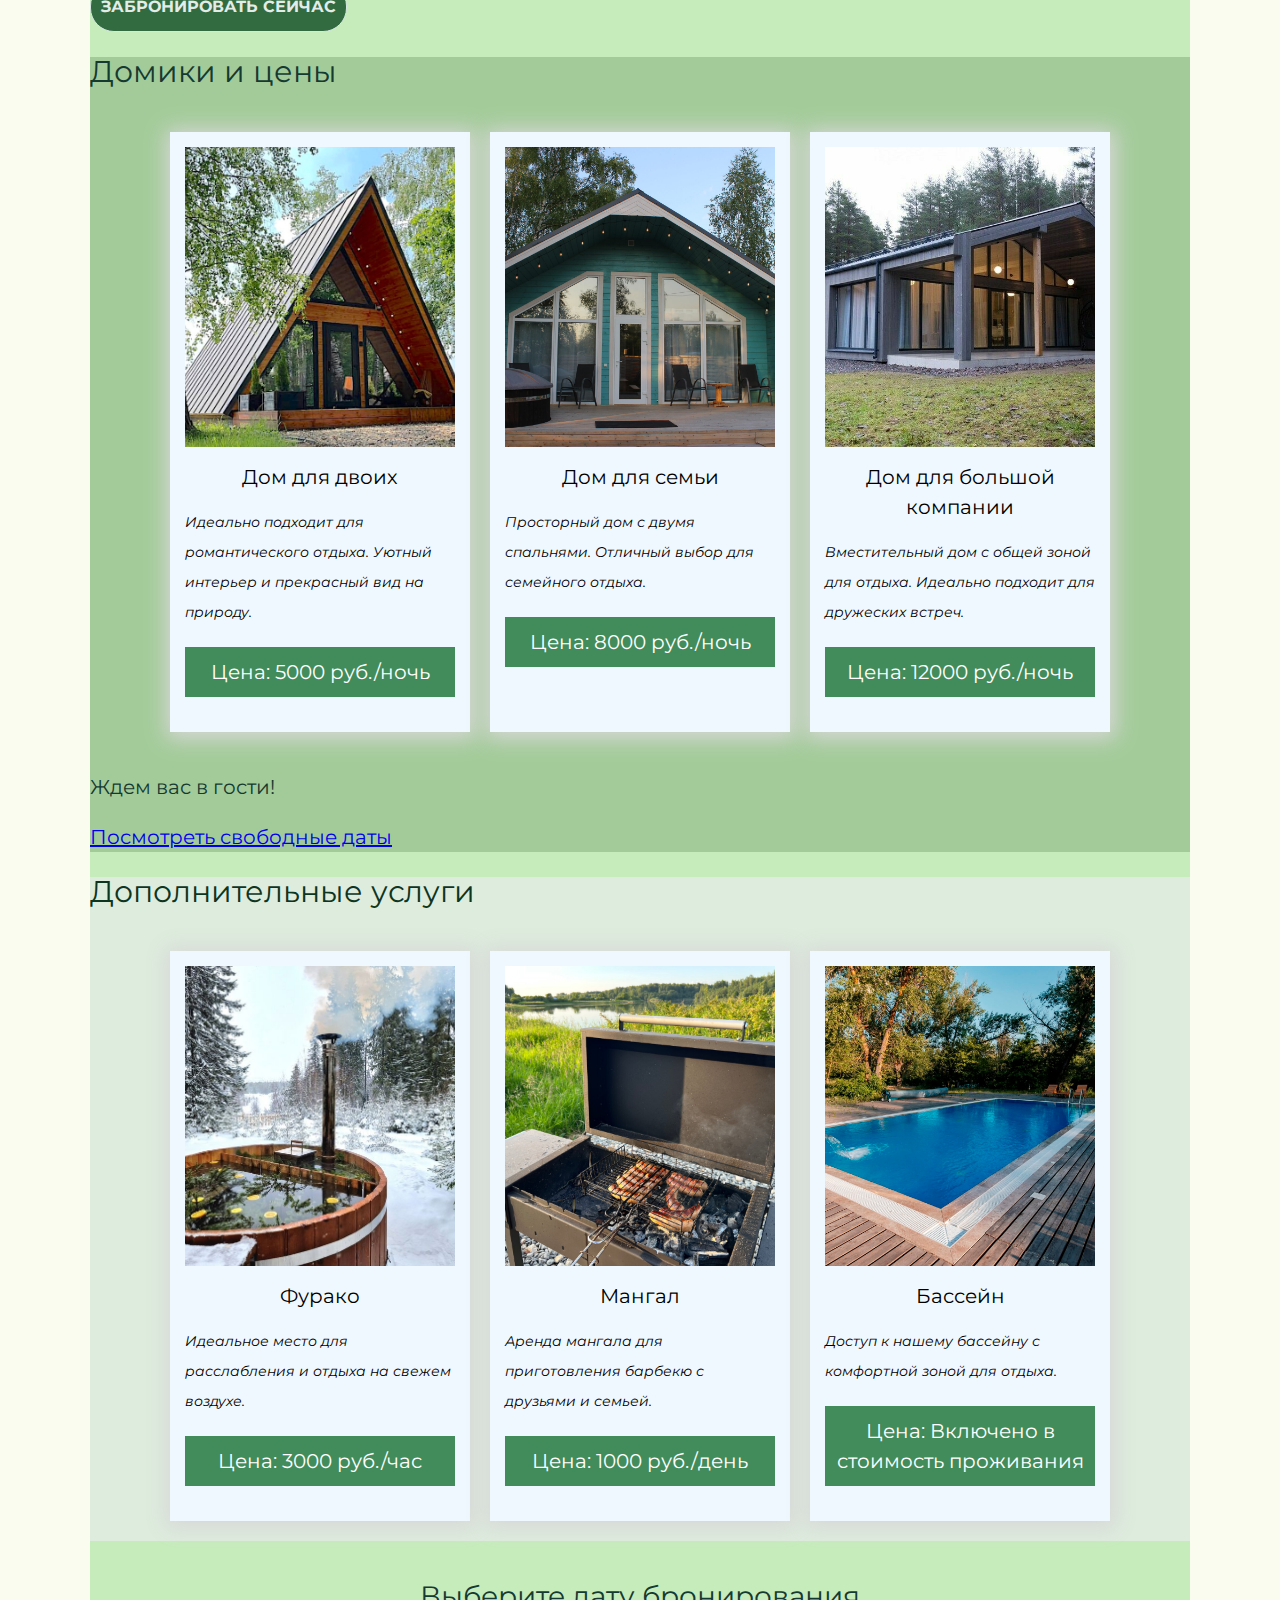
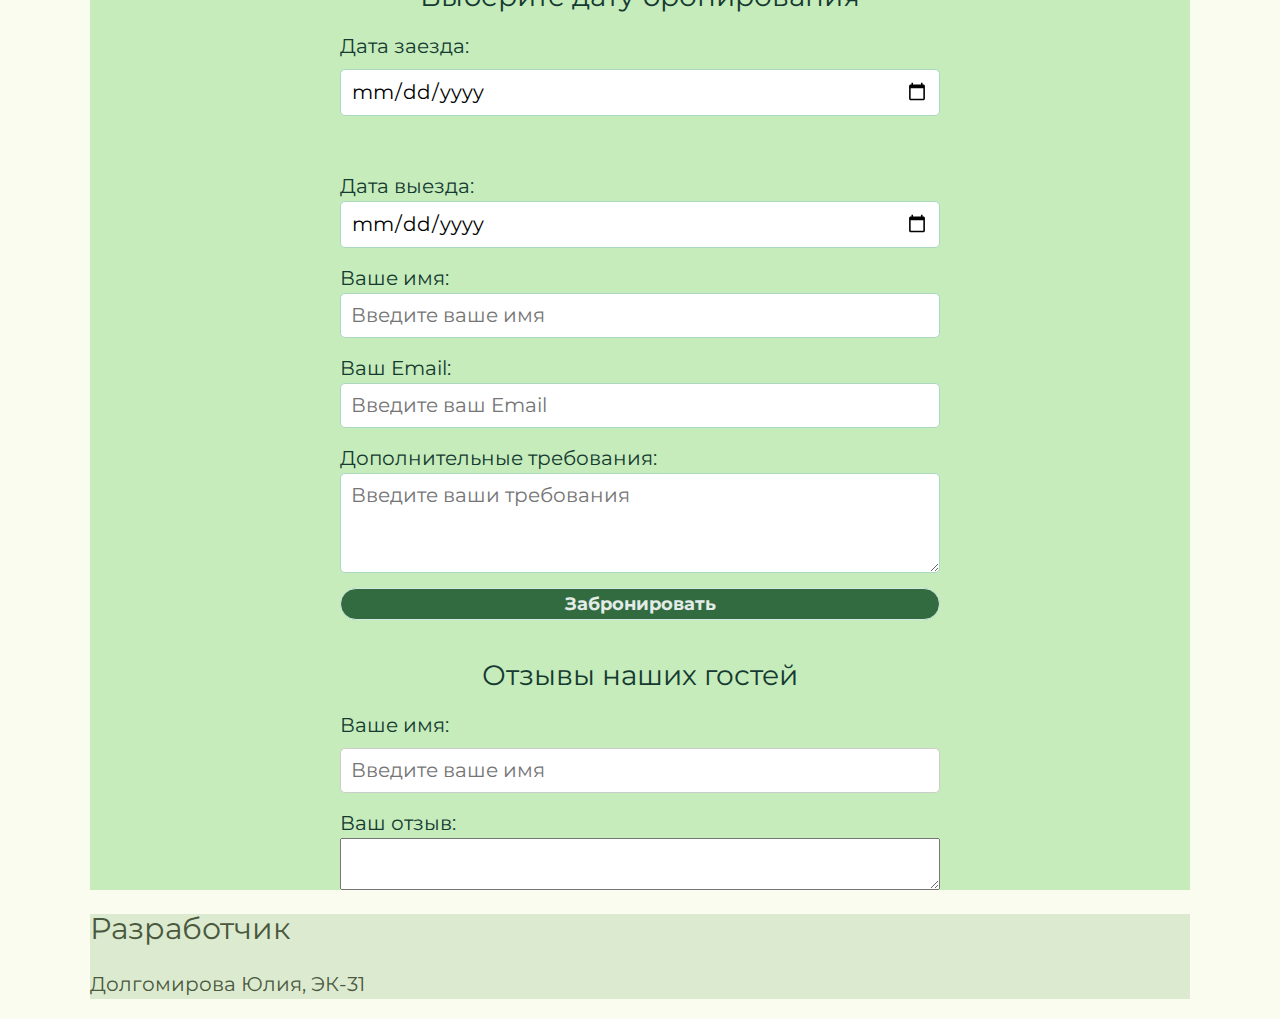
==== commit 687e361e: "Add files via upload" ====
--- a/index.html
+++ b/index.html
@@ -54,7 +54,7 @@
                 <li class="hotel__item">Индивидуальный подход к каждому гостю</li>
                 <li class="hotel__item">Семейные пакеты и специальные предложения</li>
             </ul>
-            <button class="hotel__button">ЗАБРОНИРОВАТЬ СЕЙЧАС</button>
+            <a class="hotel__button" href="#booking">ЗАБРОНИРОВАТЬ СЕЙЧАС</a>
         </section>
 
         <section id="house" class="house">
@@ -137,6 +137,7 @@
         <h2  class="footer__title">Разработчик</h2>
         <p  class="footer__text">Долгомирова Юлия, ЭК-31</p>
     </footer>
+    <script src="scripts/script.js"></script>
 </body>
 </html>
 
--- a/styles/style.css
+++ b/styles/style.css
@@ -11,7 +11,7 @@
 @import "typography.css";
 @import "booking.css";
 @import "cards.css";
-@import "normalise.css";
+@import "normalize.css";
 @import "review.css";
 @import "animation.css";
 @import "adaptability.css";
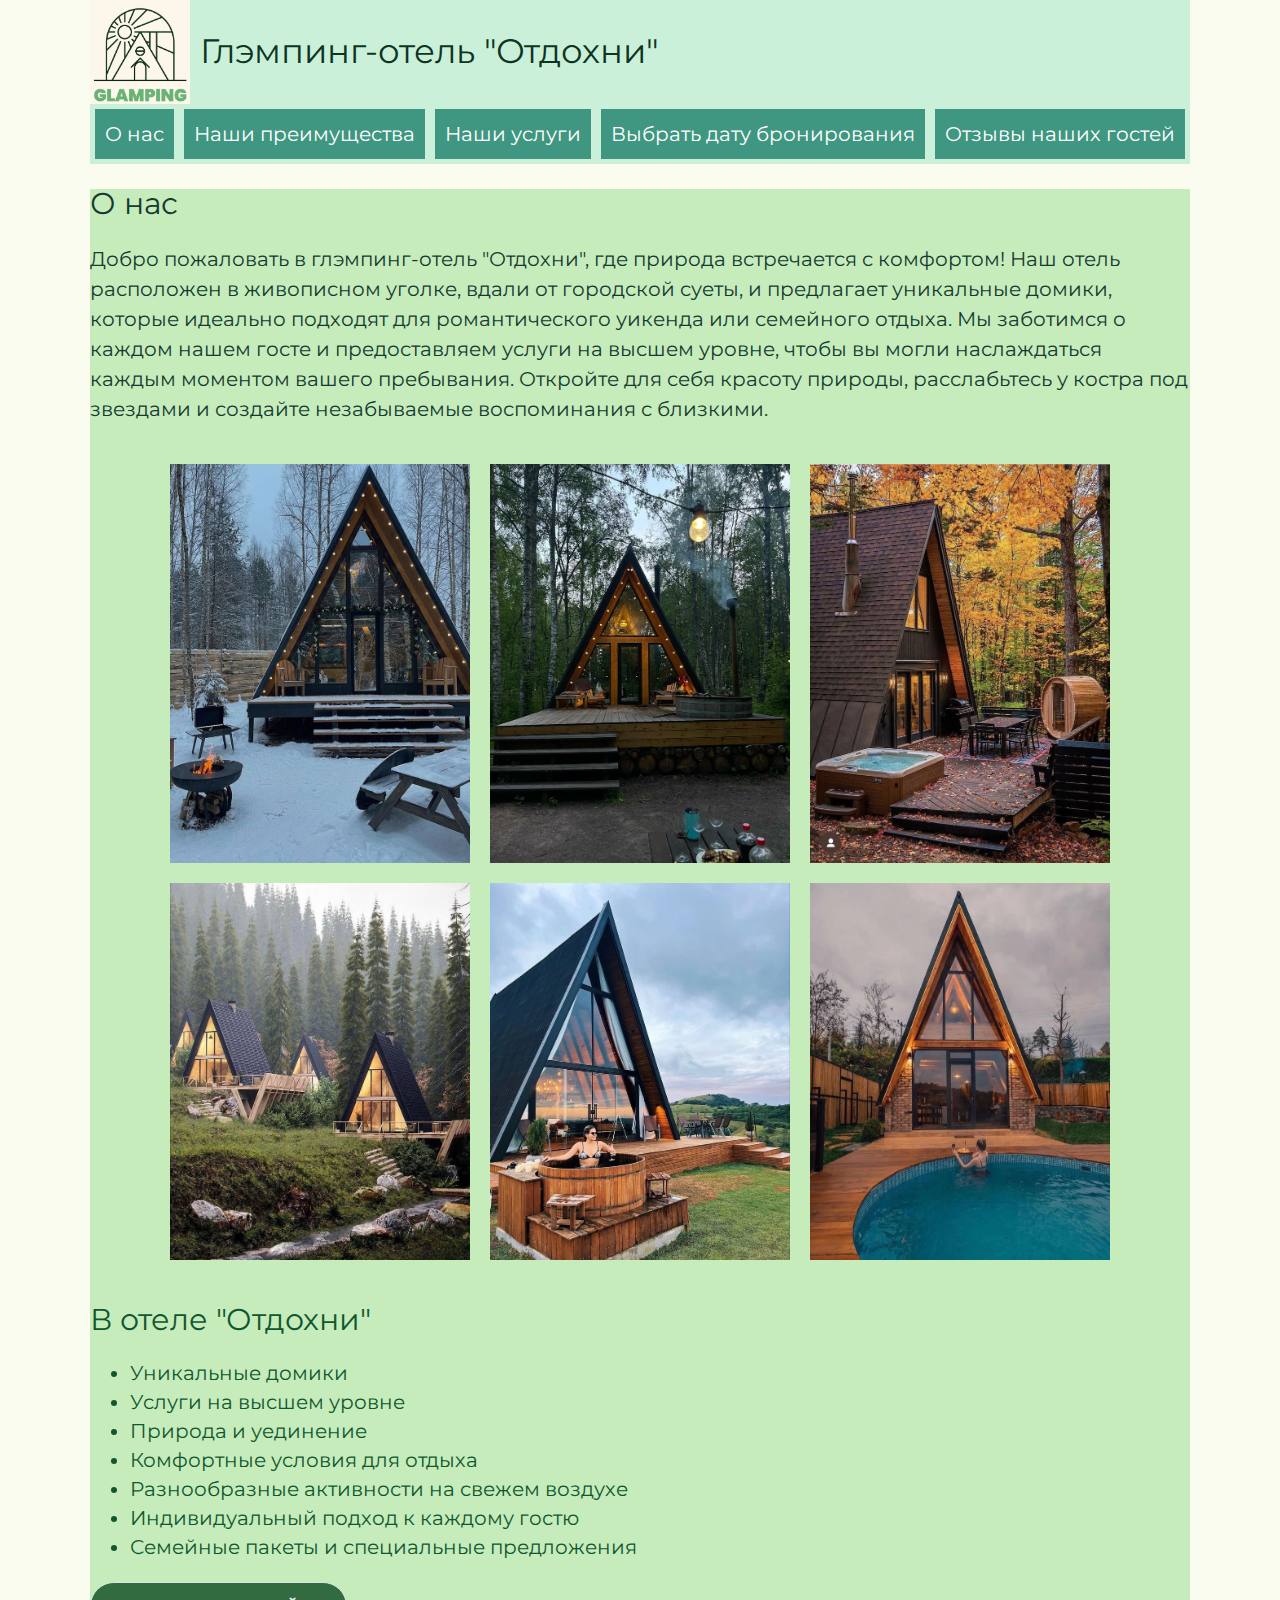
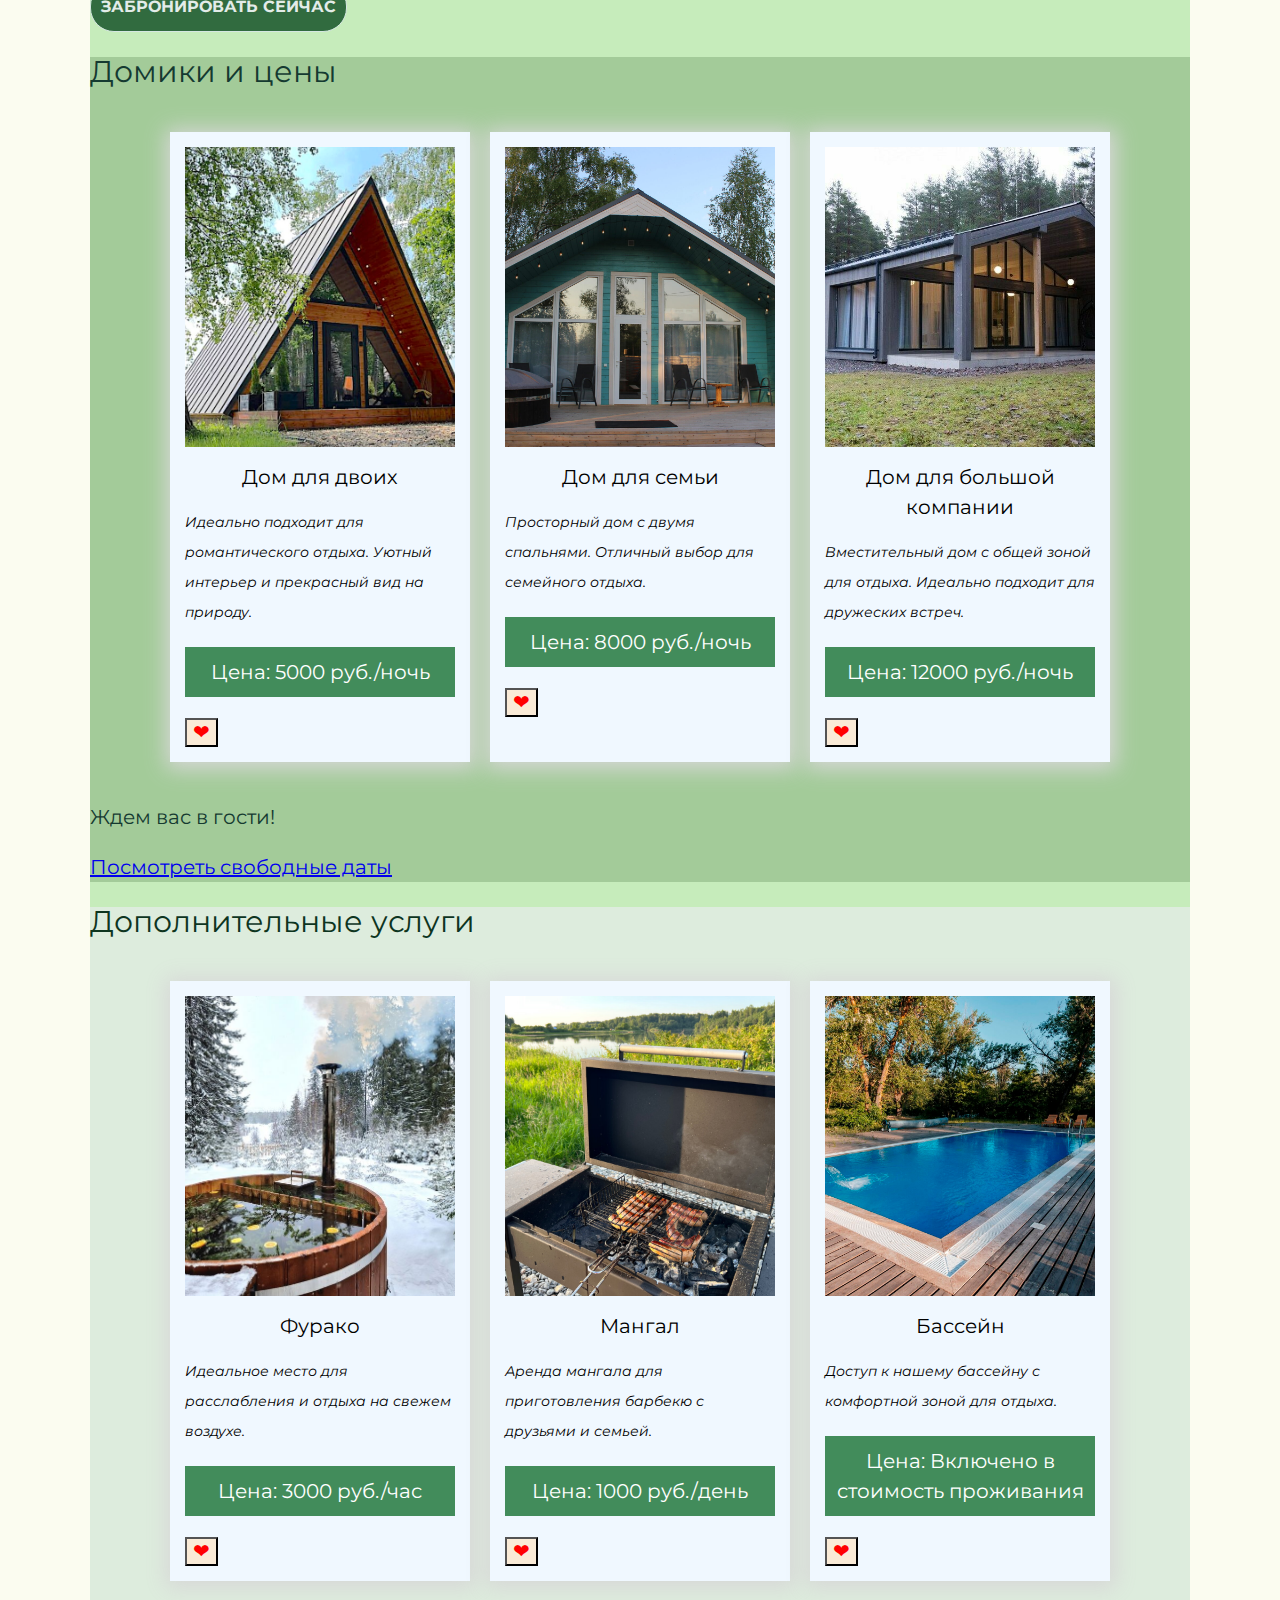
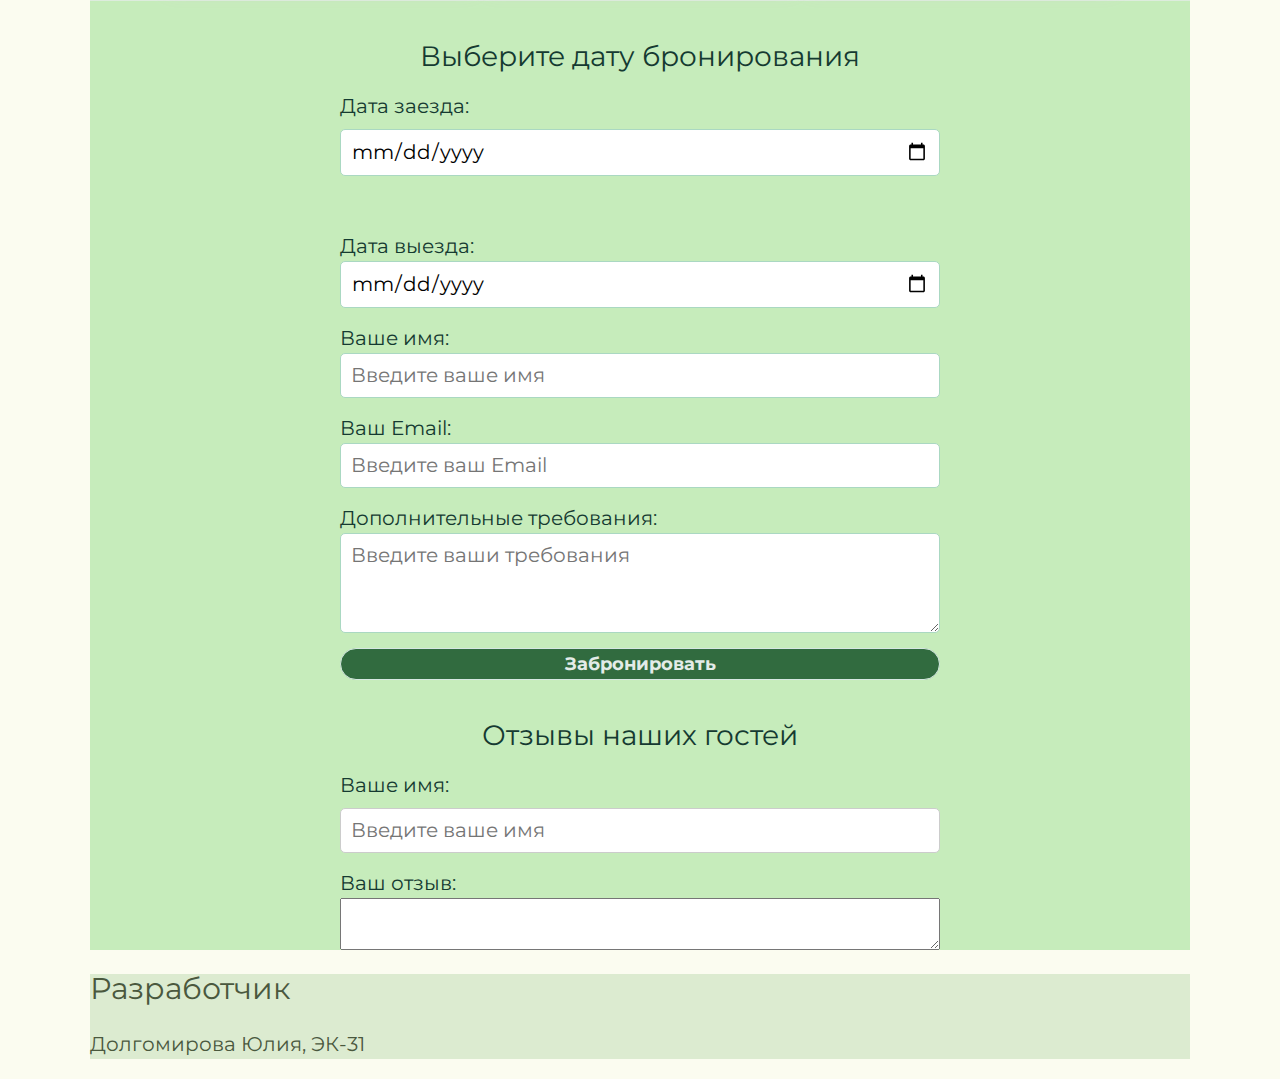
==== commit dbb1a4ae: "Add files via upload" ====
--- a/index.html
+++ b/index.html
@@ -65,18 +65,21 @@
                 <p class="house__name">Дом для двоих</p>
                 <p class='house__description'>Идеально подходит для романтического отдыха. Уютный интерьер и прекрасный вид на природу.</p>
                 <p class='house__price-value'>Цена: 5000 руб./ночь</p>
+                <button class="house__favourite house__favourite--active">❤</button>
             </div>
             <div class="house__card">
                 <img class="house__img" src="images/domdlyasem'i.jpg" alt="" width="400">
                 <p class="house__name">Дом для семьи</p>
                 <p class='house__description'>Просторный дом с двумя спальнями. Отличный выбор для семейного отдыха.</p>
                 <p class='house__price-value'>Цена: 8000 руб./ночь</p>
+                <button class="house__favourite house__favourite--active">❤</button>
             </div>
             <div class="house__card">
                 <img class="house__img" src="images/domdlyabolshoikompanii.jpeg" alt="" width="400">
                 <p class="house__name">Дом для большой компании</p>
                 <p class='house__description'>Вместительный дом с общей зоной для отдыха. Идеально подходит для дружеских встреч.</p>
                 <p class='house__price-value'>Цена: 12000 руб./ночь</p>
+                <button class="house__favourite house__favourite--active">❤</button>
             </div>
         </ul>
             <p class="house__text">Ждем вас в гости!</p>
@@ -91,18 +94,21 @@
                 <p class="additional-services__name">Фурако</p>
                 <p class="additional-services__description">Идеальное место для расслабления и отдыха на свежем воздухе.</p>
                 <p class="additional-services__price">Цена: 3000 руб./час</p>
+                <button class="house__favourite house__favourite--active">❤</button>
             </div>
             <div class="additional-services__card">
                 <img class="additional-services__img" src="images/mangal.jpg" alt="мангал" width="400">
                 <p class="additional-services__name">Мангал</p>
                 <p class="additional-services__description">Аренда мангала для приготовления барбекю с друзьями и семьей.</p>
                 <p class="additional-services__price">Цена: 1000 руб./день</p>
+                <button class="house__favourite house__favourite--active">❤</button>
             </div>
             <div class="additional-services__card">
                 <img class="additional-services__img" src="images/bassein.jpg" alt="бассейн" width="400">
                 <p class="additional-services__name">Бассейн</p>
                 <p class="additional-services__description">Доступ к нашему бассейну с комфортной зоной для отдыха.</p>
                 <p class="additional-services__price">Цена: Включено в стоимость проживания</p>
+                <button class="house__favourite house__favourite--active">❤</button>
             </div>
         </ul>
         </section>
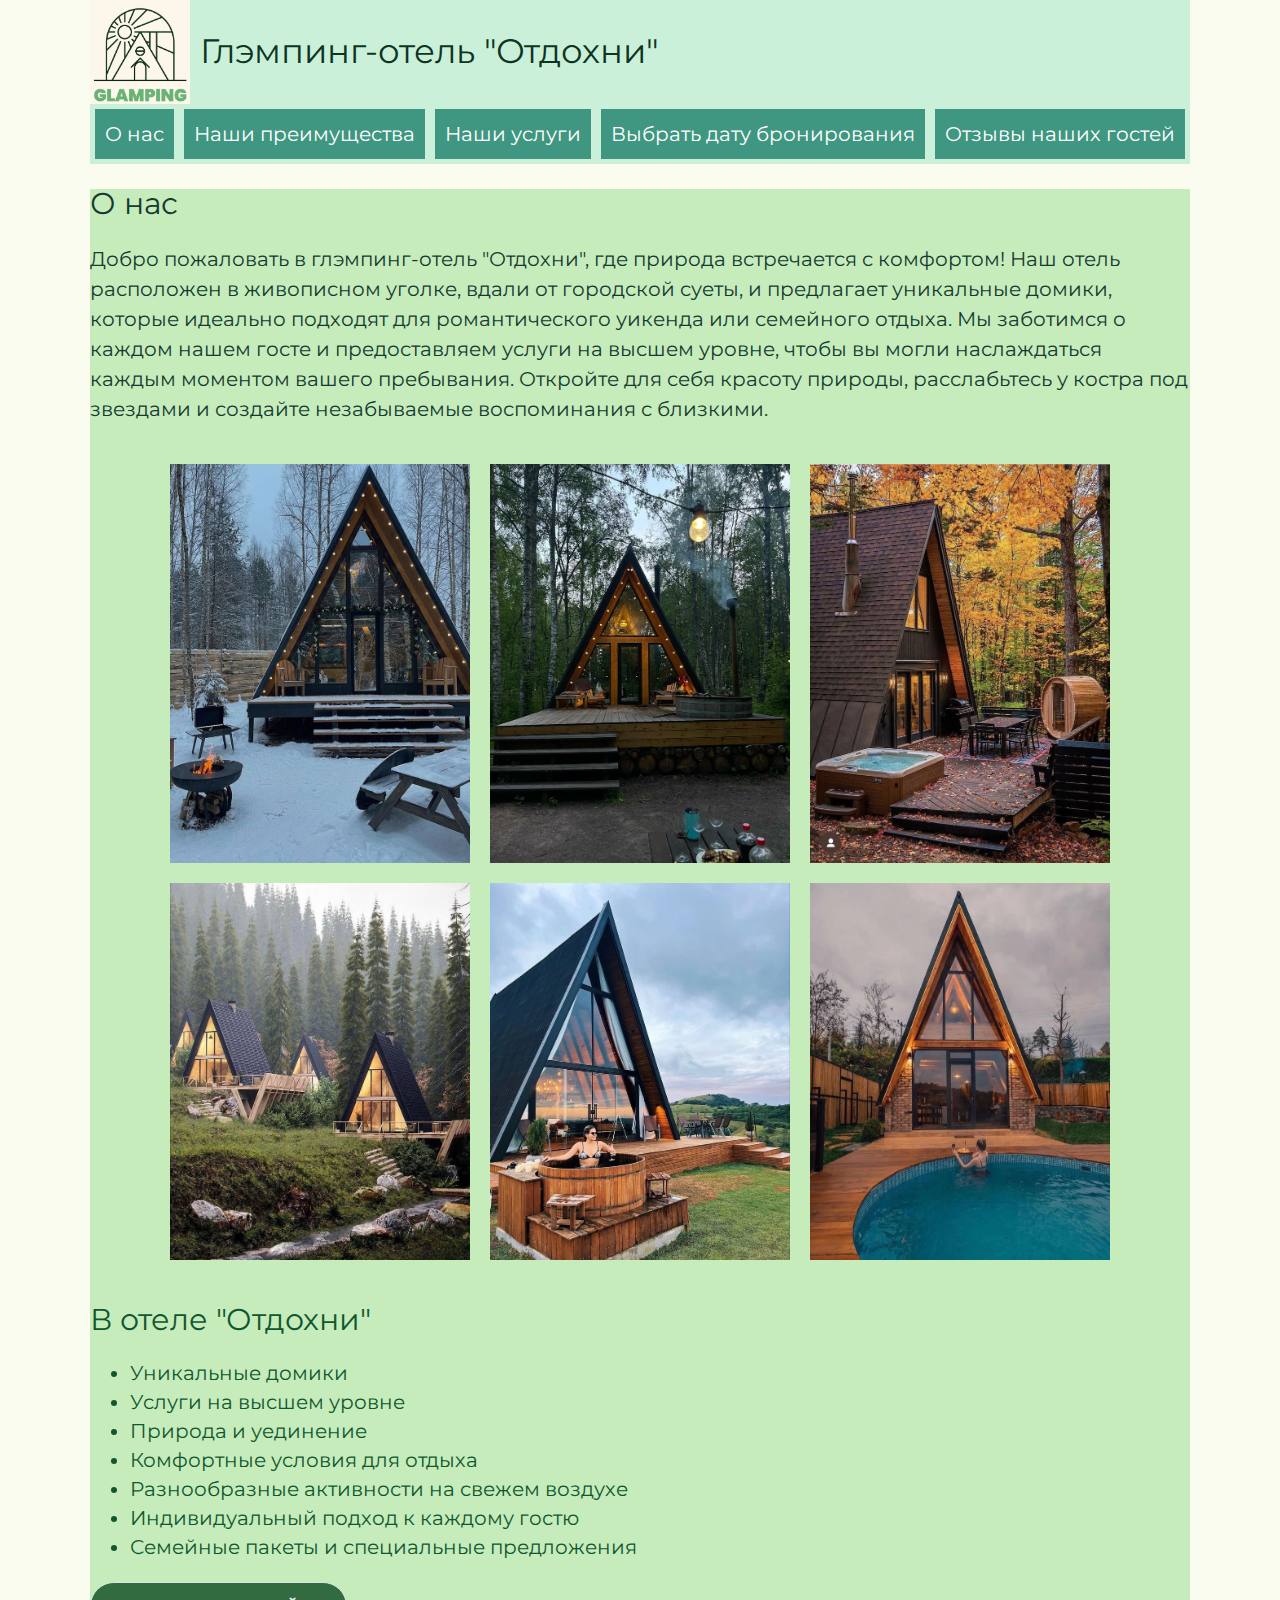
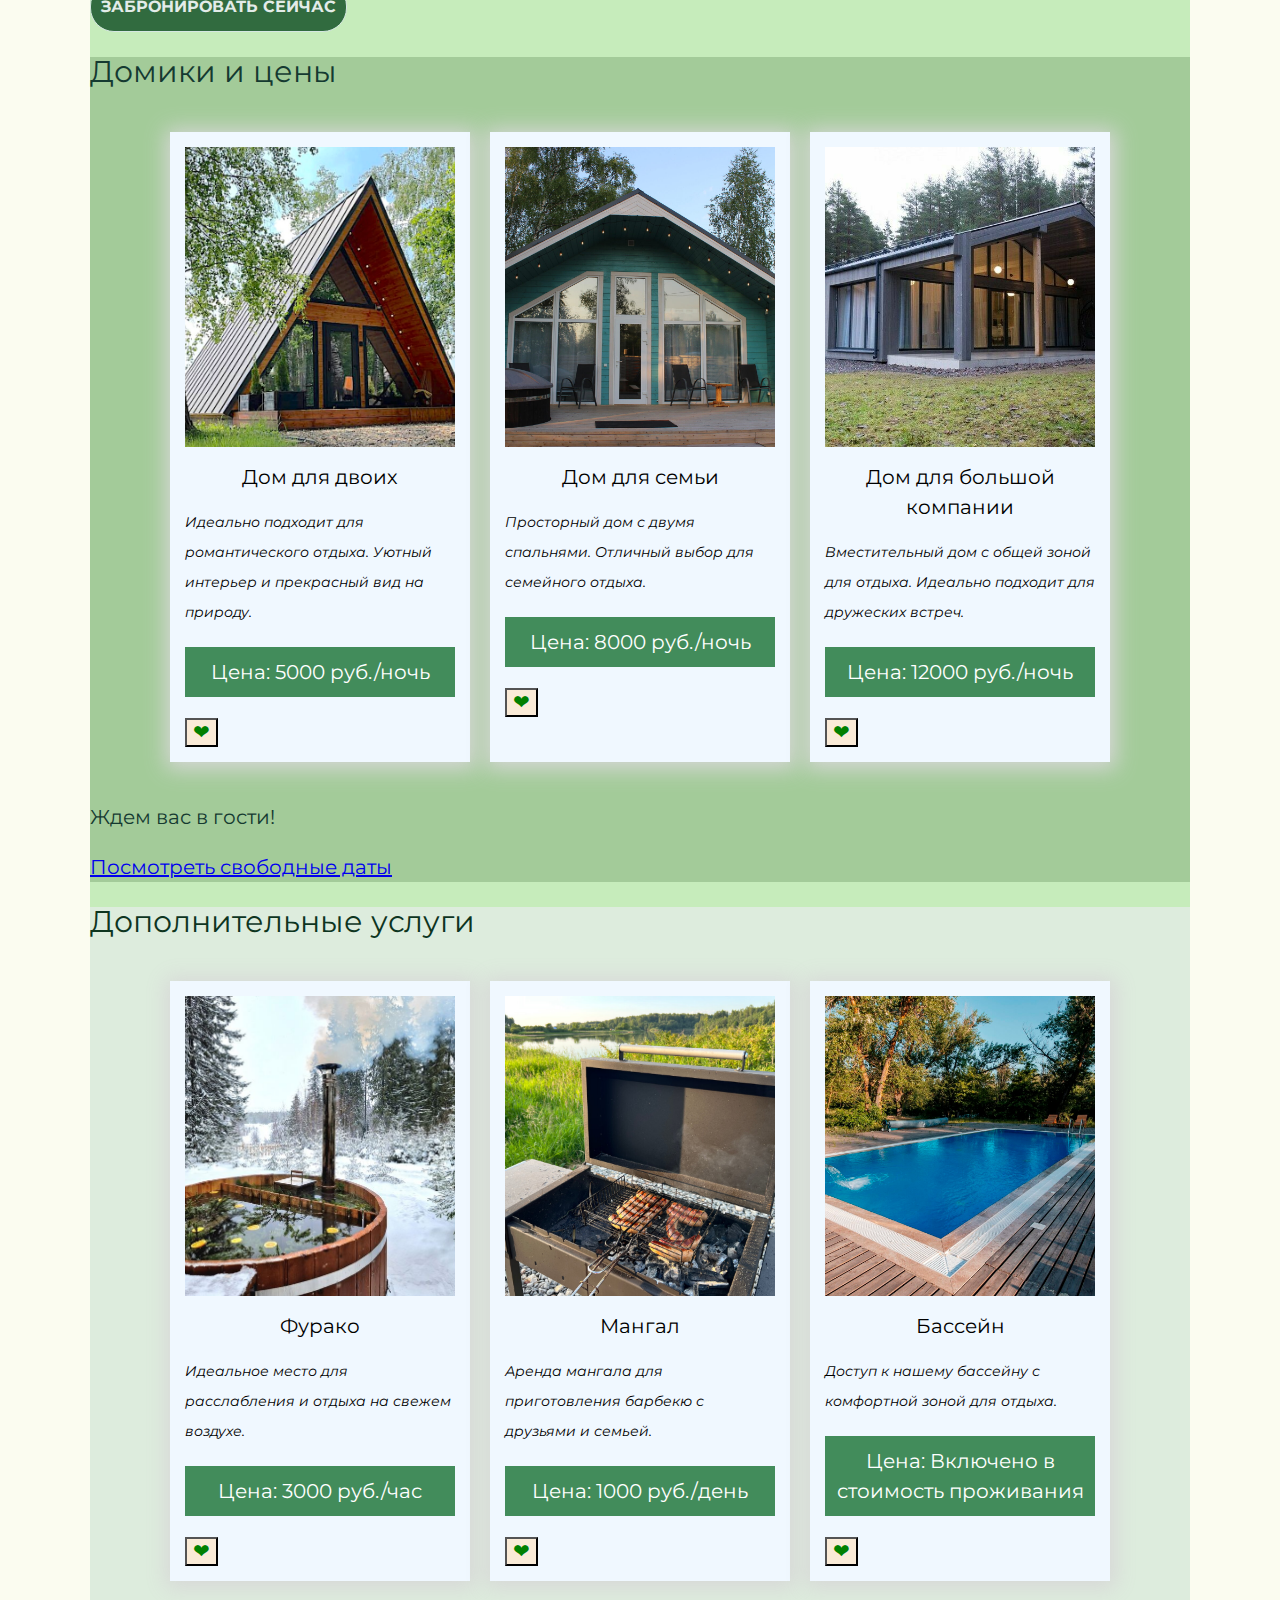
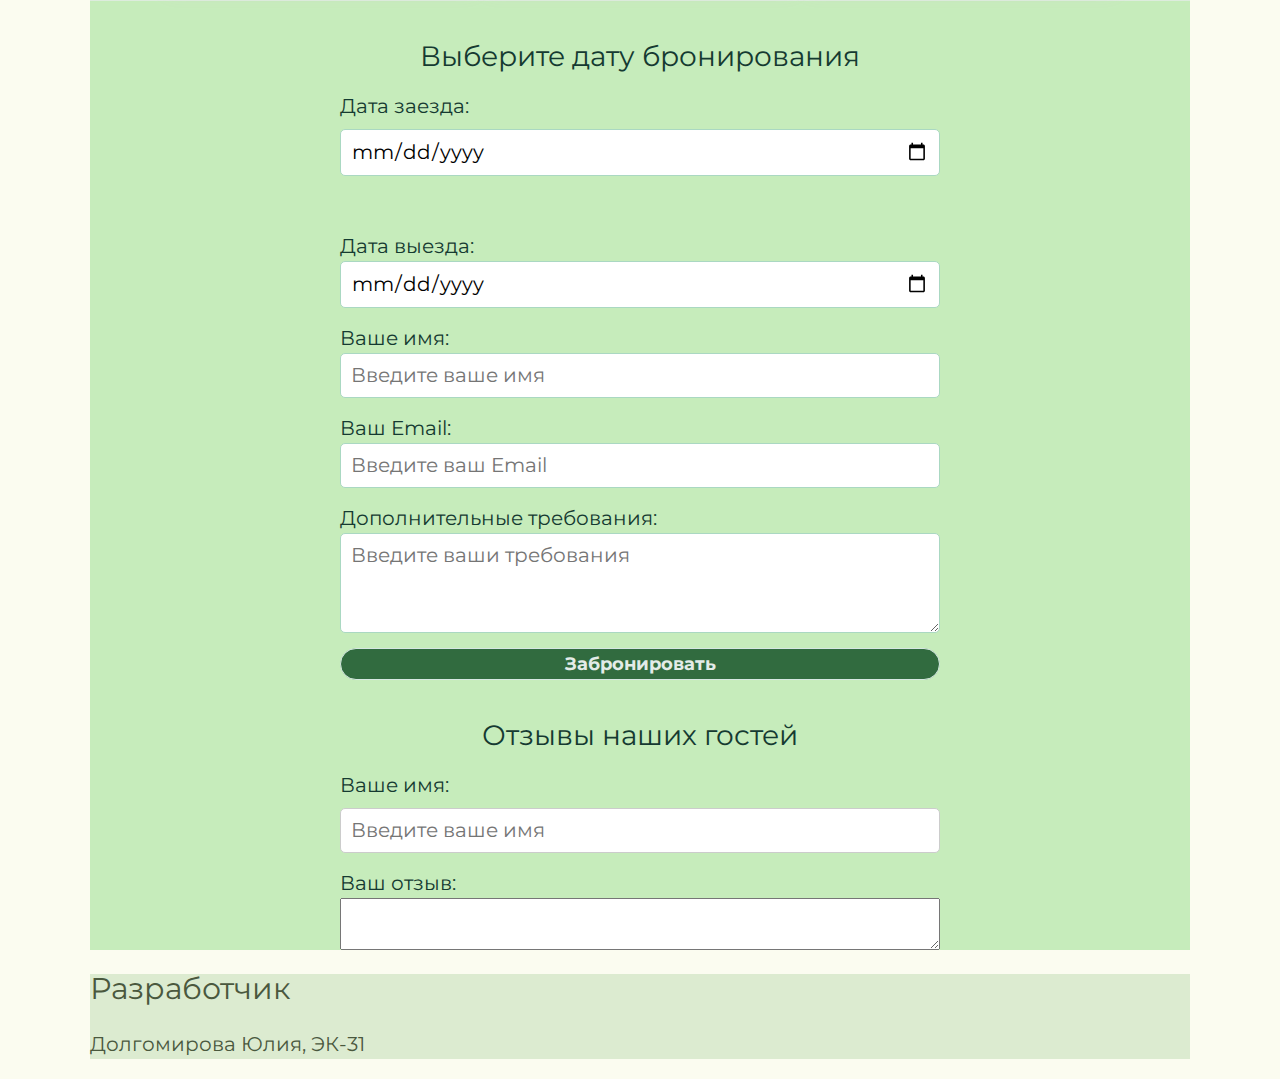
==== commit 9048866e: "Add files via upload" ====
--- a/index.html
+++ b/index.html
@@ -65,21 +65,21 @@
                 <p class="house__name">Дом для двоих</p>
                 <p class='house__description'>Идеально подходит для романтического отдыха. Уютный интерьер и прекрасный вид на природу.</p>
                 <p class='house__price-value'>Цена: 5000 руб./ночь</p>
-                <button class="house__favourite house__favourite--active">❤</button>
+                <button class="house__favourite ">❤</button>
             </div>
             <div class="house__card">
                 <img class="house__img" src="images/domdlyasem'i.jpg" alt="" width="400">
                 <p class="house__name">Дом для семьи</p>
                 <p class='house__description'>Просторный дом с двумя спальнями. Отличный выбор для семейного отдыха.</p>
                 <p class='house__price-value'>Цена: 8000 руб./ночь</p>
-                <button class="house__favourite house__favourite--active">❤</button>
+                <button class="house__favourite ">❤</button>
             </div>
             <div class="house__card">
                 <img class="house__img" src="images/domdlyabolshoikompanii.jpeg" alt="" width="400">
                 <p class="house__name">Дом для большой компании</p>
                 <p class='house__description'>Вместительный дом с общей зоной для отдыха. Идеально подходит для дружеских встреч.</p>
                 <p class='house__price-value'>Цена: 12000 руб./ночь</p>
-                <button class="house__favourite house__favourite--active">❤</button>
+                <button class="house__favourite ">❤</button>
             </div>
         </ul>
             <p class="house__text">Ждем вас в гости!</p>
@@ -94,21 +94,21 @@
                 <p class="additional-services__name">Фурако</p>
                 <p class="additional-services__description">Идеальное место для расслабления и отдыха на свежем воздухе.</p>
                 <p class="additional-services__price">Цена: 3000 руб./час</p>
-                <button class="house__favourite house__favourite--active">❤</button>
+                <button class="house__favourite ">❤</button>
             </div>
             <div class="additional-services__card">
                 <img class="additional-services__img" src="images/mangal.jpg" alt="мангал" width="400">
                 <p class="additional-services__name">Мангал</p>
                 <p class="additional-services__description">Аренда мангала для приготовления барбекю с друзьями и семьей.</p>
                 <p class="additional-services__price">Цена: 1000 руб./день</p>
-                <button class="house__favourite house__favourite--active">❤</button>
+                <button class="house__favourite ">❤</button>
             </div>
             <div class="additional-services__card">
                 <img class="additional-services__img" src="images/bassein.jpg" alt="бассейн" width="400">
                 <p class="additional-services__name">Бассейн</p>
                 <p class="additional-services__description">Доступ к нашему бассейну с комфортной зоной для отдыха.</p>
                 <p class="additional-services__price">Цена: Включено в стоимость проживания</p>
-                <button class="house__favourite house__favourite--active">❤</button>
+                <button class="house__favourite ">❤</button>
             </div>
         </ul>
         </section>
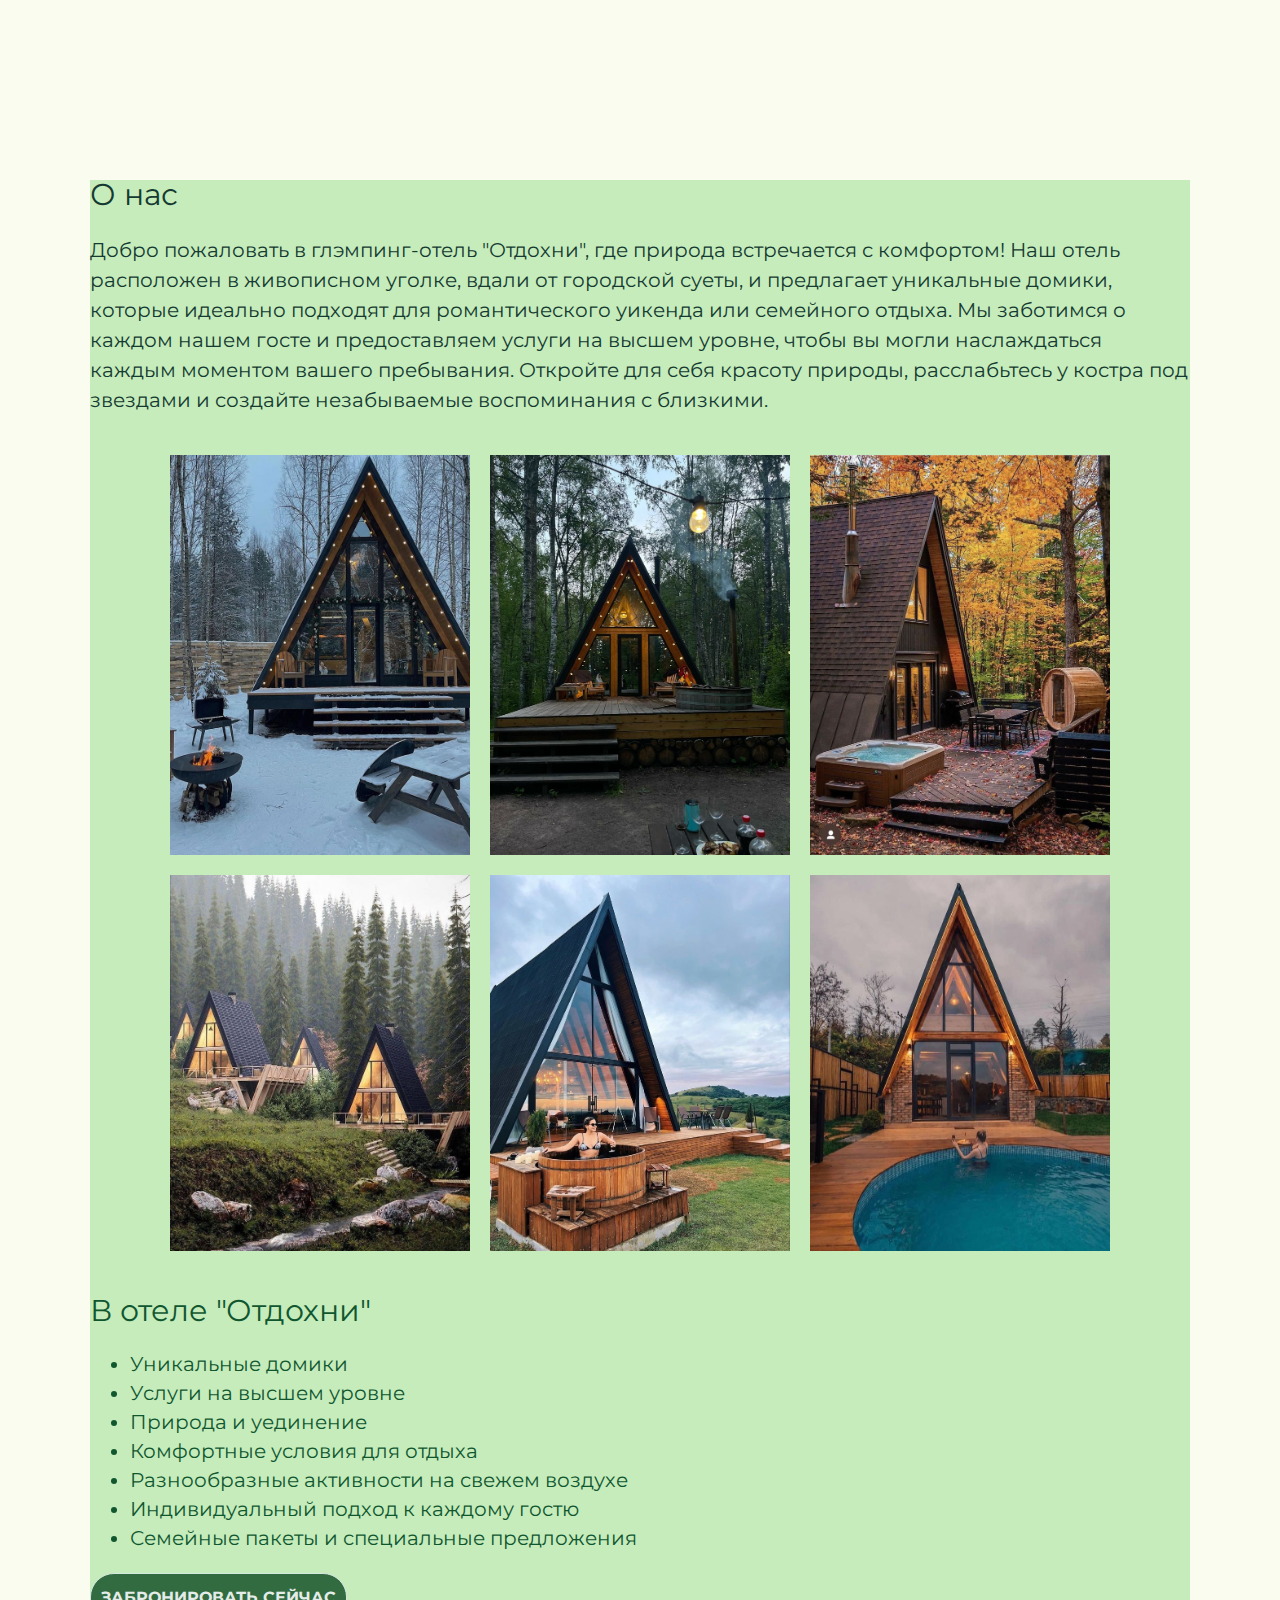
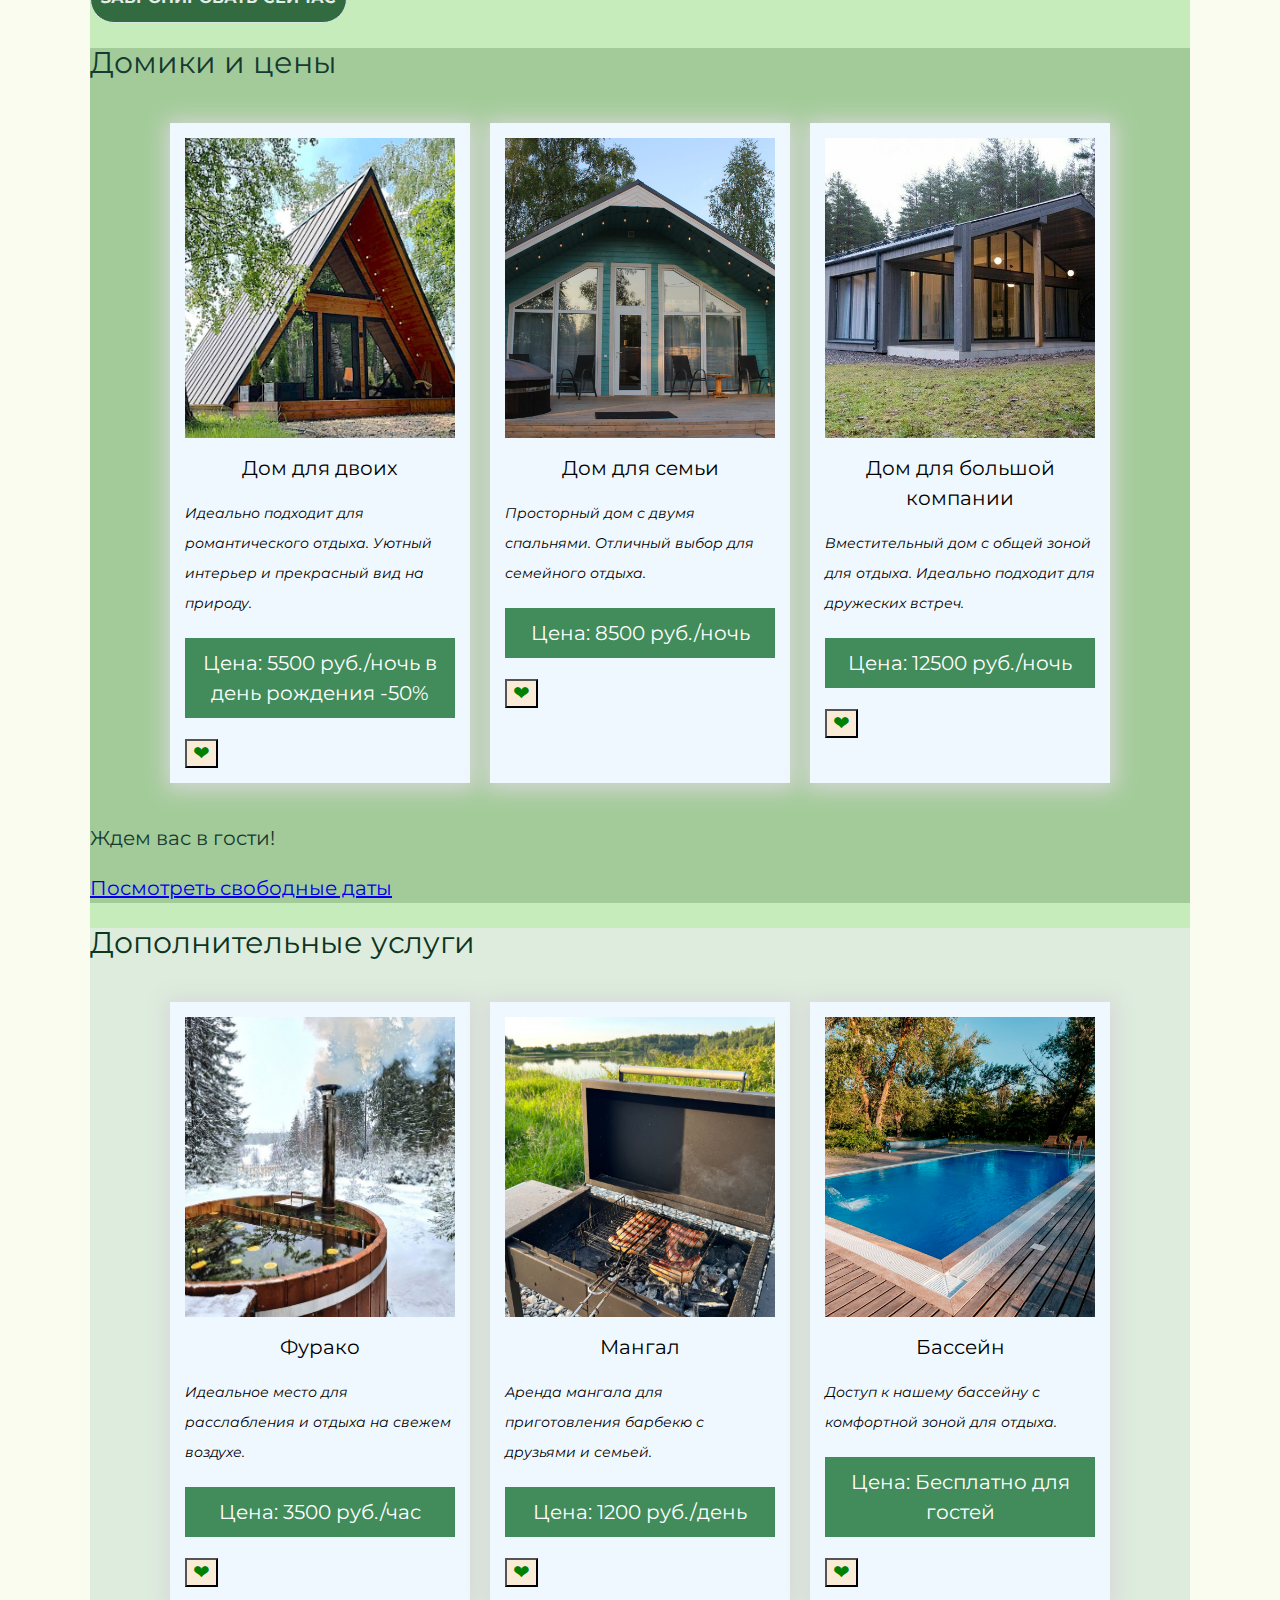
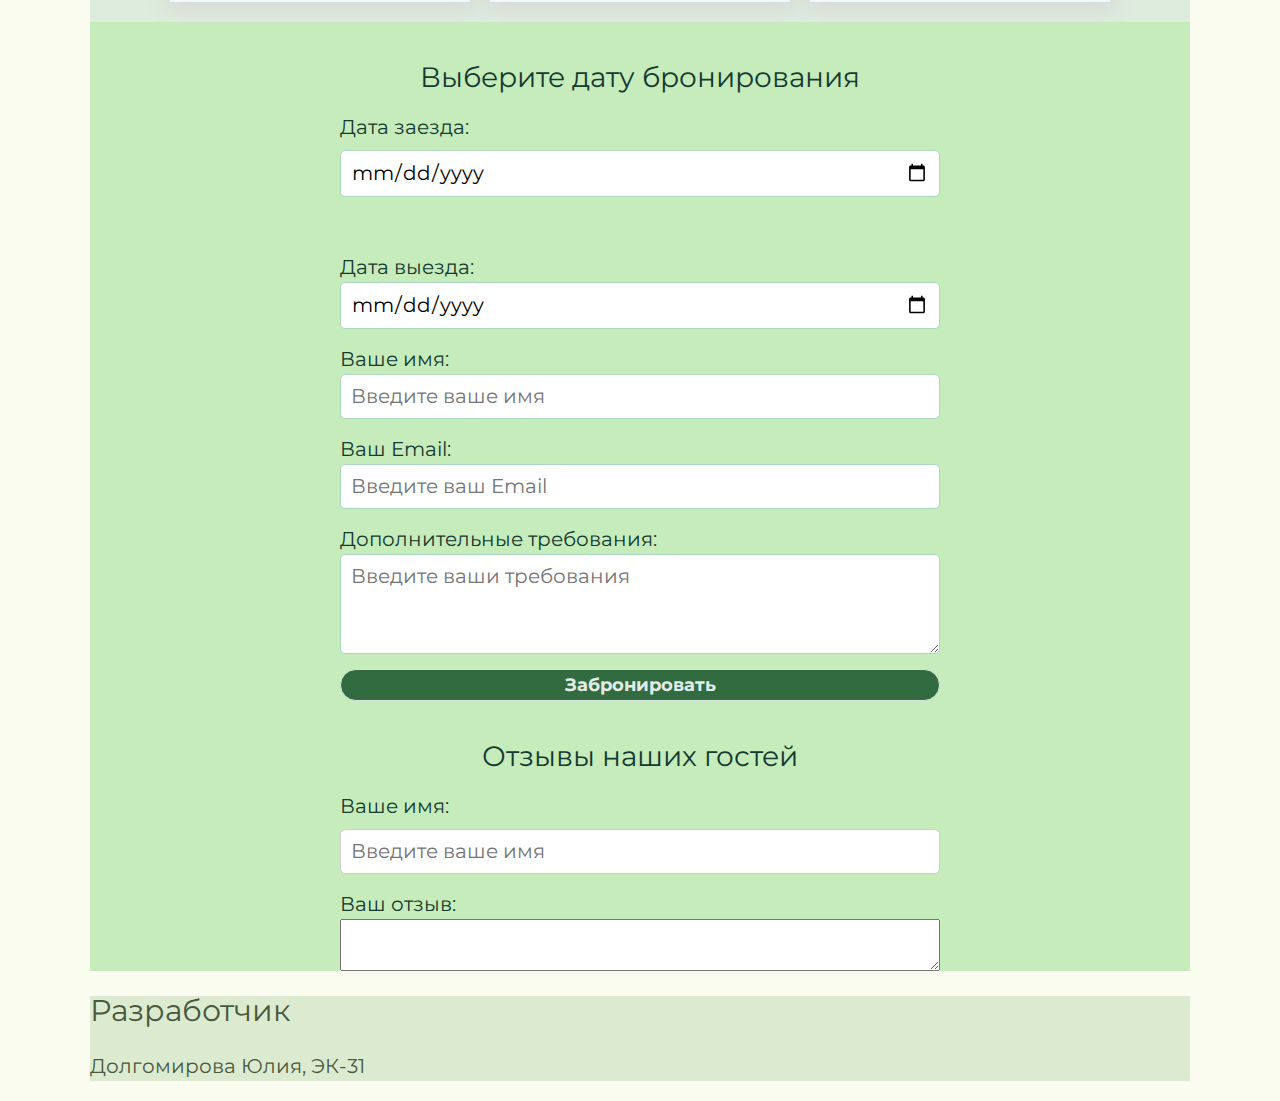
==== commit c6dcf851: "Add files via upload" ====
--- a/index.html
+++ b/index.html
@@ -54,7 +54,26 @@
                 <li class="hotel__item">Индивидуальный подход к каждому гостю</li>
                 <li class="hotel__item">Семейные пакеты и специальные предложения</li>
             </ul>
-            <a class="hotel__button" href="#booking">ЗАБРОНИРОВАТЬ СЕЙЧАС</a>
+            <a class="hotel__button" href="#booking" id="openBooking">ЗАБРОНИРОВАТЬ СЕЙЧАС</a>
+            <!-- Всплывающая форма -->
+<div id="bookingForm" class="popup-overlay" style="display: none;">
+    <div class="popup-content">
+      <button class="close-btn" id="closeForm">&times;</button>
+      <h2>Форма бронирования</h2>
+      <form>
+        <!-- Ваши поля формы -->
+        <label for="name">Имя:</label>
+        <input type="text" id="name" name="name" required>
+        
+        <label for="date">Дата:</label>
+        <input type="date" id="date" name="date" required>
+        
+        <!-- Другие поля -->
+        
+        <button class="hotel__button" type="submit">Забронировать</button>
+      </form>
+    </div>
+  </div>
         </section>
 
         <section id="house" class="house">
